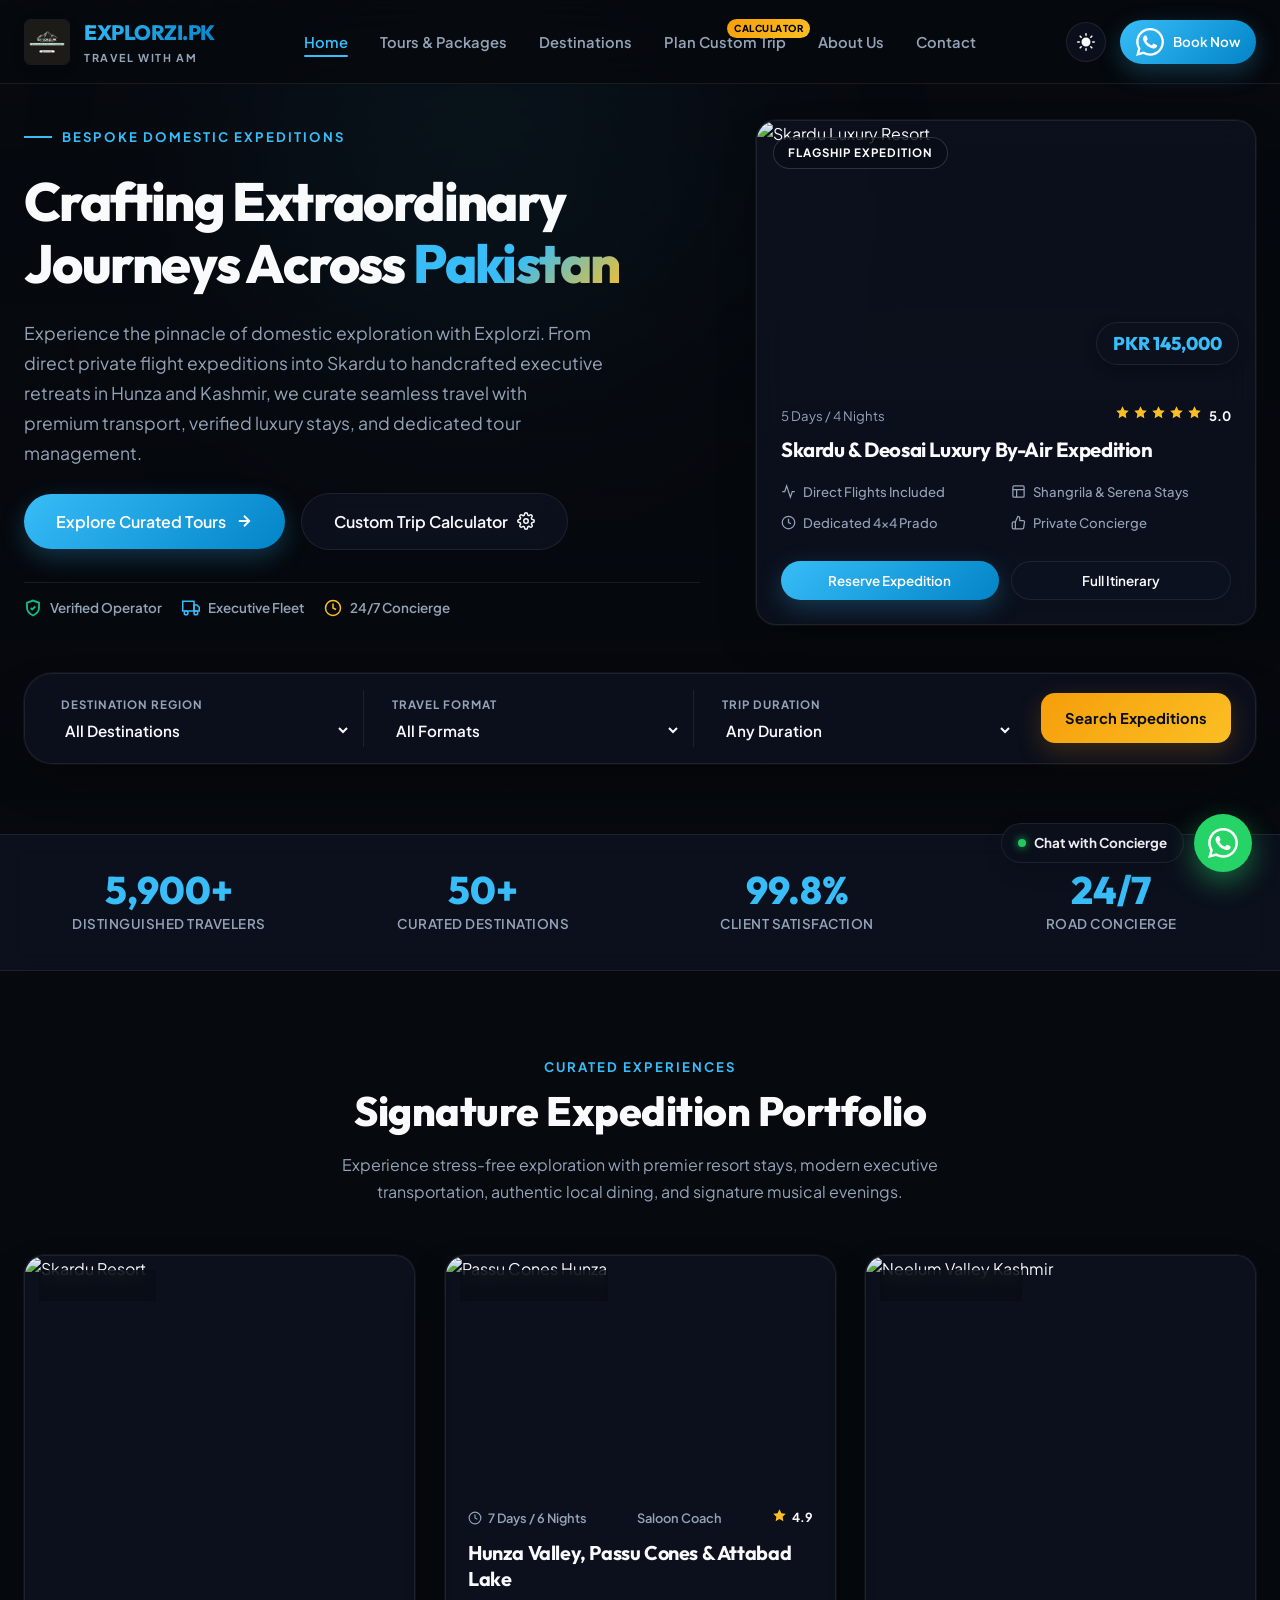
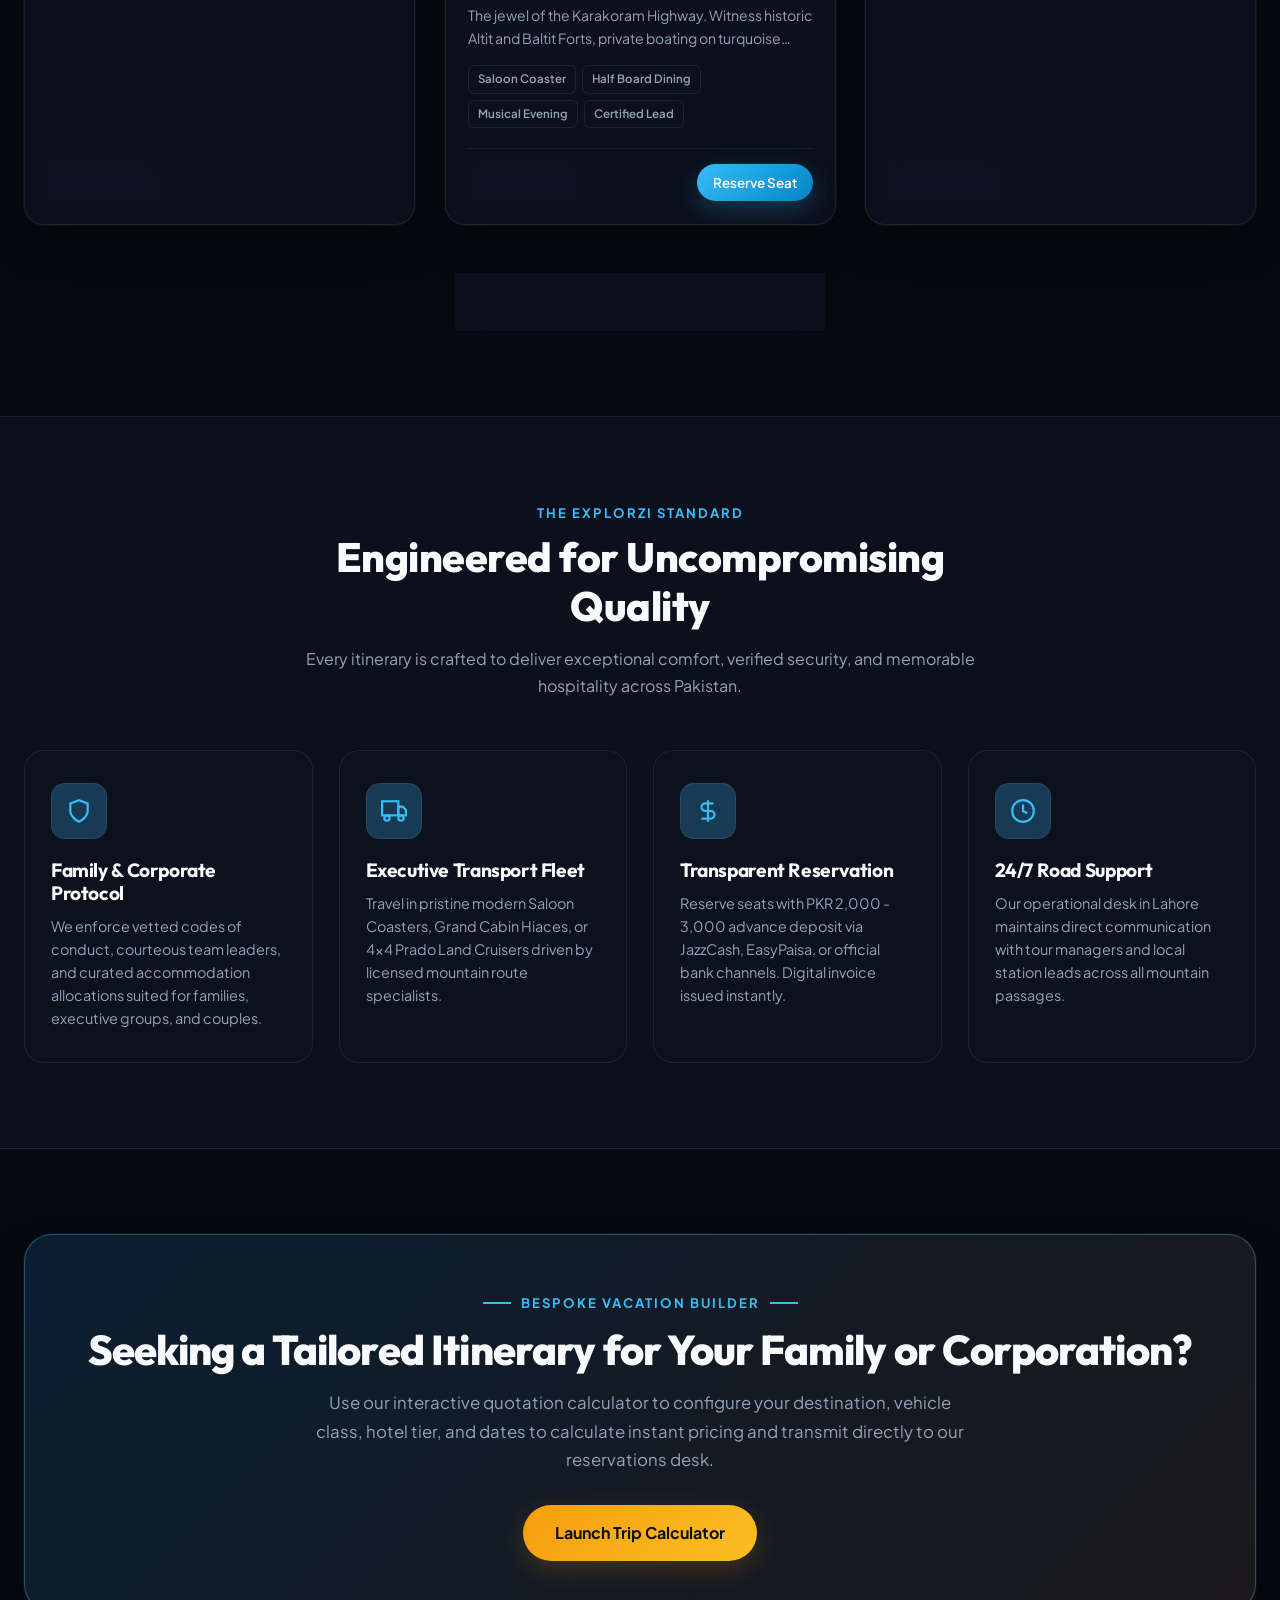
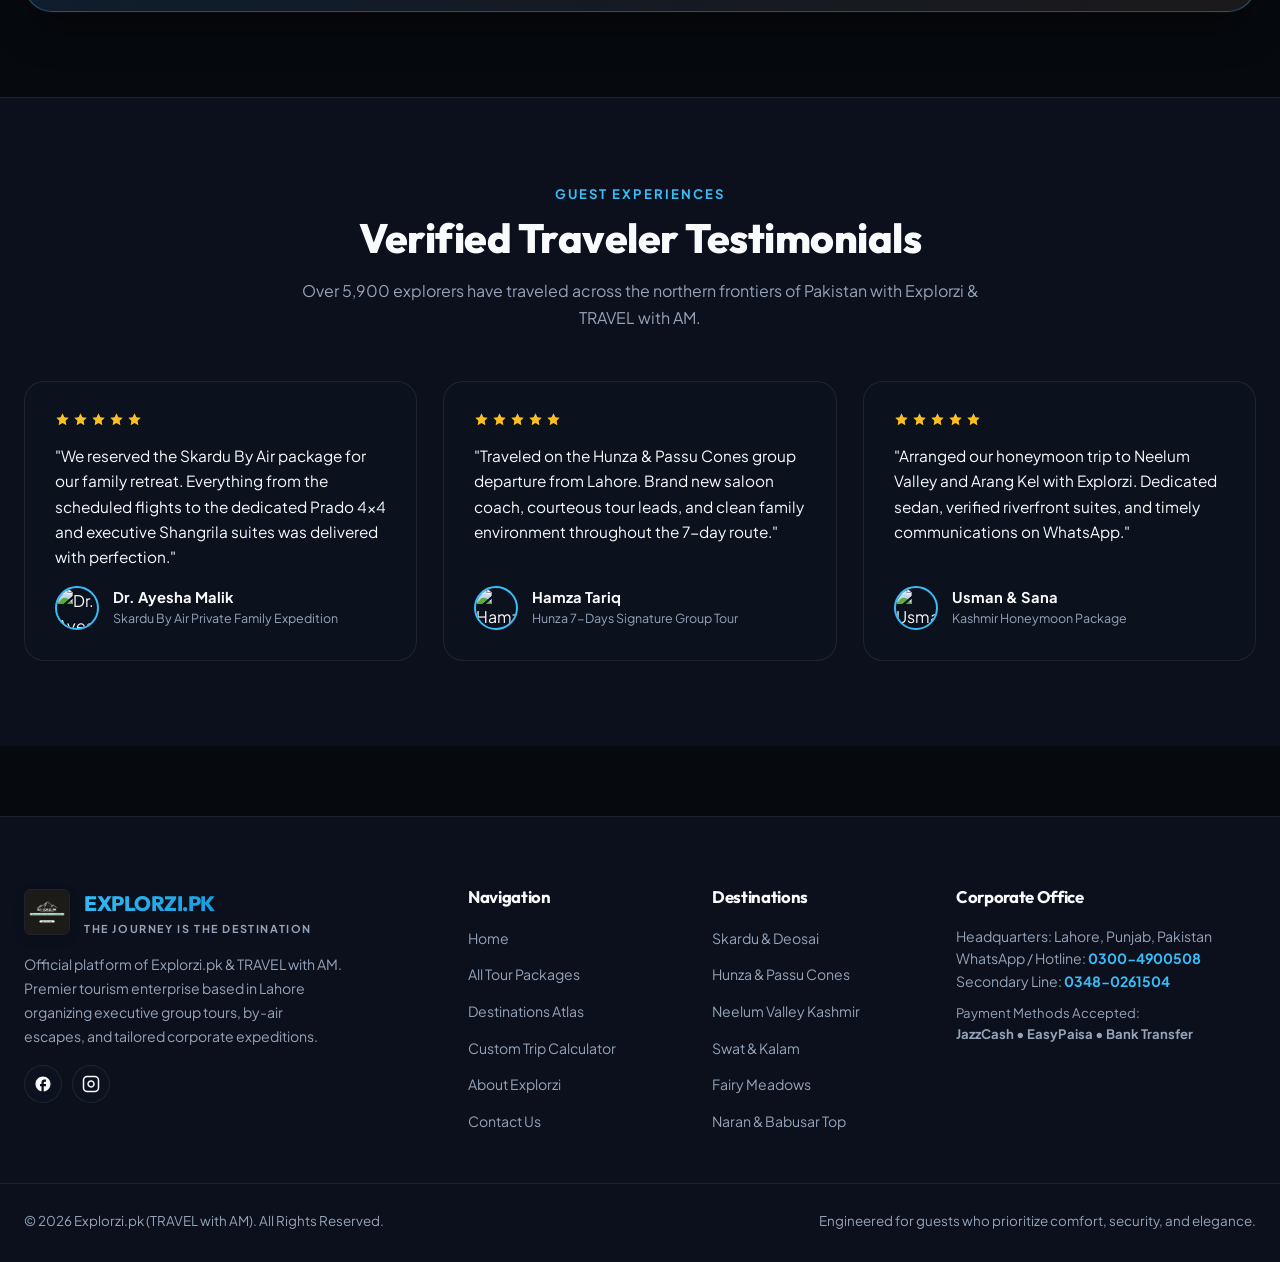
==== index.html @ ce05c4a3 "feat: complete Explorzi.pk executive website with 3D parallax, theme switch, interactive planner, an" ====
<!DOCTYPE html>
<html lang="en" data-theme="dark">
<head>
  <meta charset="UTF-8">
  <meta name="viewport" content="width=device-width, initial-scale=1.0">
  <title>Explorzi.pk | TRAVEL with AM - Executive Tour Operator in Pakistan</title>
  <meta name="description" content="Official website of Explorzi.pk (TRAVEL with AM). Premier domestic tour operator in Pakistan. By Air Escapes to Skardu, Hunza, Kashmir, Swat, Honeymoon & Custom Family Packages.">
  <link rel="icon" type="image/x-icon" href="favicon.ico">
  <link rel="icon" type="image/png" sizes="32x32" href="assets/images/favicon-32x32.png">
  <link rel="icon" type="image/png" sizes="192x192" href="assets/images/favicon-192x192.png">
  <link rel="apple-touch-icon" sizes="180x180" href="assets/images/apple-touch-icon.png">
  <link rel="shortcut icon" href="assets/images/logo.png" type="image/png">
  <link rel="stylesheet" href="assets/css/style.css">
</head>
<body>

  <!-- Navigation Bar -->
  <nav class="navbar">
    <div class="container nav-container">
      <a href="index.html" class="nav-brand">
        <img src="assets/images/logo.png" alt="Explorzi.pk Official Logo" class="brand-logo">
        <div class="brand-text">
          <span class="brand-title">EXPLORZI.PK</span>
          <span class="brand-subtitle">TRAVEL WITH AM</span>
        </div>
      </a>

      <ul class="nav-links">
        <li><a href="index.html" class="nav-link active">Home</a></li>
        <li><a href="tours.html" class="nav-link">Tours & Packages</a></li>
        <li><a href="destinations.html" class="nav-link">Destinations</a></li>
        <li class="nav-badge-link">
          <a href="custom-trip.html" class="nav-link">Plan Custom Trip</a>
          <span class="nav-badge">Calculator</span>
        </li>
        <li><a href="about.html" class="nav-link">About Us</a></li>
        <li><a href="contact.html" class="nav-link">Contact</a></li>
      </ul>

      <div class="nav-actions">
        <button class="theme-toggle-btn" aria-label="Toggle Theme"></button>
        <a href="https://wa.me/923004900508?text=Assalam-o-Alaikum%20Explorzi.pk!%20I%20would%20like%20to%20inquire%20about%20your%20upcoming%20luxury%20tours." target="_blank" class="btn btn-primary btn-sm">
          <svg viewBox="0 0 24 24" width="28" height="28" fill="currentColor"><path d="M17.472 14.382c-.297-.149-1.758-.867-2.03-.967-.273-.099-.471-.148-.67.15-.197.297-.767.966-.94 1.164-.173.199-.347.223-.644.075-.297-.15-1.255-.463-2.39-1.475-.883-.788-1.48-1.761-1.653-2.059-.173-.297-.018-.458.13-.606.134-.133.298-.347.446-.52.149-.174.198-.298.298-.497.099-.198.05-.371-.025-.52-.075-.149-.669-1.612-.916-2.207-.242-.579-.487-.5-.669-.51-.173-.008-.371-.01-.57-.01-.198 0-.52.074-.792.372-.272.297-1.04 1.016-1.04 2.479 0 1.462 1.065 2.875 1.213 3.074.149.198 2.096 3.2 5.077 4.487.709.306 1.262.489 1.694.625.712.227 1.36.195 1.871.118.571-.085 1.758-.719 2.006-1.413.248-.694.248-1.289.173-1.413-.074-.124-.272-.198-.57-.347m-5.421 7.403h-.004a9.87 9.87 0 01-5.031-1.378l-.361-.214-3.741.982.998-3.648-.235-.374a9.86 9.86 0 01-1.51-5.26c.001-5.45 4.436-9.884 9.888-9.884 2.64 0 5.122 1.03 6.988 2.898a9.825 9.825 0 012.893 6.994c-.003 5.45-4.437 9.884-9.885 9.884m8.413-18.297A11.815 11.815 0 0012.05 0C5.495 0 .16 5.335.157 11.892c0 2.096.547 4.142 1.588 5.945L.057 24l6.305-1.654a11.882 11.882 0 005.683 1.448h.005c6.554 0 11.89-5.335 11.893-11.893a11.82 11.82 0 00-3.48-8.413z"/></svg>
          Book Now
        </a>
        <button class="mobile-nav-toggle" aria-label="Open Mobile Menu">
          <svg viewBox="0 0 24 24" fill="none" stroke="currentColor" stroke-width="2"><line x1="3" y1="12" x2="21" y2="12"></line><line x1="3" y1="6" x2="21" y2="6"></line><line x1="3" y1="18" x2="21" y2="18"></line></svg>
        </button>
      </div>
    </div>
  </nav>

  <!-- Mobile Menu Drawer -->
  <div class="mobile-menu-overlay"></div>
  <aside class="mobile-menu">
    <div class="mobile-menu-header">
      <div class="nav-brand">
        <img src="assets/images/logo.png" alt="Explorzi Logo" style="height: 38px;">
        <span class="brand-title">EXPLORZI</span>
      </div>
      <button class="mobile-menu-close" aria-label="Close Menu" style="background:none;border:none;color:var(--text-main);cursor:pointer;">
        <svg width="22" height="22" viewBox="0 0 24 24" fill="none" stroke="currentColor" stroke-width="2"><line x1="18" y1="6" x2="6" y2="18"></line><line x1="6" y1="6" x2="18" y2="18"></line></svg>
      </button>
    </div>
    <ul class="mobile-menu-links">
      <li><a href="index.html" class="mobile-menu-link active">Home</a></li>
      <li><a href="tours.html" class="mobile-menu-link">Tours & Packages</a></li>
      <li><a href="destinations.html" class="mobile-menu-link">Destinations</a></li>
      <li><a href="custom-trip.html" class="mobile-menu-link">Plan Custom Trip</a></li>
      <li><a href="about.html" class="mobile-menu-link">About Us</a></li>
      <li><a href="contact.html" class="mobile-menu-link">Contact</a></li>
    </ul>
    <div>
      <a href="https://wa.me/923004900508" target="_blank" class="btn btn-primary" style="width: 100%;">
        WhatsApp: 0300-4900508
      </a>
    </div>
  </aside>

  <!-- REDESIGNED SPLIT LUXURY HERO SECTION -->
  <header class="hero-split">
    <div class="hero-bg-wrapper">
      <img src="https://images.unsplash.com/photo-1544735716-392fe2489ffa?auto=format&fit=crop&w=1920&q=80" alt="Karakoram Mountains Background" class="hero-bg-img">
    </div>
    <div class="hero-overlay"></div>

    <div class="container">
      <div class="hero-grid">
        <!-- Hero Left Content -->
        <div class="hero-left">
          <div class="hero-eyebrow">
            <span class="hero-eyebrow-line"></span>
            <span>BESPOKE DOMESTIC EXPEDITIONS</span>
          </div>

          <h1 class="hero-title">
            Crafting Extraordinary Journeys Across <span class="gradient-text">Pakistan</span>
          </h1>

          <p class="hero-lead">
            Experience the pinnacle of domestic exploration with Explorzi. From direct private flight expeditions into Skardu to handcrafted executive retreats in Hunza and Kashmir, we curate seamless travel with premium transport, verified luxury stays, and dedicated tour management.
          </p>

          <div class="hero-actions">
            <a href="tours.html" class="btn btn-primary btn-lg">
              Explore Curated Tours
              <svg width="18" height="18" viewBox="0 0 24 24" fill="none" stroke="currentColor" stroke-width="2.5"><line x1="5" y1="12" x2="19" y2="12"></line><polyline points="12 5 19 12 12 19"></polyline></svg>
            </a>
            <a href="custom-trip.html" class="btn btn-secondary btn-lg">
              Custom Trip Calculator
              <svg width="18" height="18" viewBox="0 0 24 24" fill="none" stroke="currentColor" stroke-width="2"><circle cx="12" cy="12" r="3"></circle><path d="M19.4 15a1.65 1.65 0 0 0 .33 1.82l.06.06a2 2 0 0 1 0 2.83 2 2 0 0 1-2.83 0l-.06-.06a1.65 1.65 0 0 0-1.82-.33 1.65 1.65 0 0 0-1 1.51V21a2 2 0 0 1-2 2 2 2 0 0 1-2-2v-.09A1.65 1.65 0 0 0 9 19.4a1.65 1.65 0 0 0-1.82.33l-.06.06a2 2 0 0 1-2.83 0 2 2 0 0 1 0-2.83l.06-.06a1.65 1.65 0 0 0 .33-1.82 1.65 1.65 0 0 0-1.51-1H3a2 2 0 0 1-2-2 2 2 0 0 1 2-2h.09A1.65 1.65 0 0 0 4.6 9a1.65 1.65 0 0 0-.33-1.82l-.06-.06a2 2 0 0 1 0-2.83 2 2 0 0 1 2.83 0l.06.06a1.65 1.65 0 0 0 1.82.33H9a1.65 1.65 0 0 0 1-1.51V3a2 2 0 0 1 2-2 2 2 0 0 1 2 2v.09a1.65 1.65 0 0 0 1 1.51 1.65 1.65 0 0 0 1.82-.33l.06-.06a2 2 0 0 1 2.83 0 2 2 0 0 1 0 2.83l-.06.06a1.65 1.65 0 0 0-.33 1.82V9a1.65 1.65 0 0 0 1.51 1H21a2 2 0 0 1 2 2 2 2 0 0 1-2 2h-.09a1.65 1.65 0 0 0-1.51 1z"></path></svg>
            </a>
          </div>

          <div class="hero-trust-bar">
            <div class="trust-item">
              <svg width="18" height="18" viewBox="0 0 24 24" fill="none" stroke="currentColor" stroke-width="2.5" color="var(--accent-emerald)"><path d="M12 22s8-4 8-10V5l-8-3-8 3v7c0 6 8 10 8 10z"></path><polyline points="9 12 11 14 15 10"></polyline></svg>
              <span>Verified Operator</span>
            </div>
            <div class="trust-item">
              <svg width="18" height="18" viewBox="0 0 24 24" fill="none" stroke="currentColor" stroke-width="2" color="var(--primary)"><rect x="1" y="3" width="15" height="13"></rect><polygon points="16 8 20 8 23 11 23 16 16 16 16 8"></polygon><circle cx="5.5" cy="18.5" r="2.5"></circle><circle cx="18.5" cy="18.5" r="2.5"></circle></svg>
              <span>Executive Fleet</span>
            </div>
            <div class="trust-item">
              <svg width="18" height="18" viewBox="0 0 24 24" fill="none" stroke="currentColor" stroke-width="2" color="var(--accent-gold)"><circle cx="12" cy="12" r="10"></circle><polyline points="12 6 12 12 16 14"></polyline></svg>
              <span>24/7 Concierge</span>
            </div>
          </div>
        </div>

        <!-- Hero Right 3D Featured Showcase Card -->
        <div class="hero-showcase-wrapper">
          <div class="hero-showcase-card card-3d">
            <div class="showcase-media">
              <img src="https://images.unsplash.com/photo-1586348943529-beaae6c28db9?auto=format&fit=crop&w=900&q=80" alt="Skardu Luxury Resort" class="showcase-img">
              <span class="showcase-badge-top">Flagship Expedition</span>
              <span class="showcase-price-tag">PKR 145,000</span>
            </div>
            <div class="showcase-body">
              <div style="display: flex; align-items: center; justify-content: space-between; font-size: 0.82rem; color: var(--text-muted);">
                <span>5 Days / 4 Nights</span>
                <div class="star-rating">
                  <svg class="star-icon" viewBox="0 0 24 24"><polygon points="12 2 15.09 8.26 22 9.27 17 14.14 18.18 21.02 12 17.77 5.82 21.02 7 14.14 2 9.27 8.91 8.26 12 2"/></svg>
                  <svg class="star-icon" viewBox="0 0 24 24"><polygon points="12 2 15.09 8.26 22 9.27 17 14.14 18.18 21.02 12 17.77 5.82 21.02 7 14.14 2 9.27 8.91 8.26 12 2"/></svg>
                  <svg class="star-icon" viewBox="0 0 24 24"><polygon points="12 2 15.09 8.26 22 9.27 17 14.14 18.18 21.02 12 17.77 5.82 21.02 7 14.14 2 9.27 8.91 8.26 12 2"/></svg>
                  <svg class="star-icon" viewBox="0 0 24 24"><polygon points="12 2 15.09 8.26 22 9.27 17 14.14 18.18 21.02 12 17.77 5.82 21.02 7 14.14 2 9.27 8.91 8.26 12 2"/></svg>
                  <svg class="star-icon" viewBox="0 0 24 24"><polygon points="12 2 15.09 8.26 22 9.27 17 14.14 18.18 21.02 12 17.77 5.82 21.02 7 14.14 2 9.27 8.91 8.26 12 2"/></svg>
                  <span style="font-weight: 700; color: var(--text-main); margin-left: 4px;">5.0</span>
                </div>
              </div>

              <h3 class="showcase-title">Skardu & Deosai Luxury By-Air Expedition</h3>

              <div class="showcase-perks">
                <div class="showcase-perk">
                  <svg width="15" height="15" viewBox="0 0 24 24" fill="none" stroke="currentColor" stroke-width="2"><path d="M22 12h-4l-3 9L9 3l-3 9H2"/></svg>
                  <span>Direct Flights Included</span>
                </div>
                <div class="showcase-perk">
                  <svg width="15" height="15" viewBox="0 0 24 24" fill="none" stroke="currentColor" stroke-width="2"><rect x="3" y="3" width="18" height="18" rx="2" ry="2"></rect><line x1="3" y1="9" x2="21" y2="9"></line><line x1="9" y1="21" x2="9" y2="9"></line></svg>
                  <span>Shangrila & Serena Stays</span>
                </div>
                <div class="showcase-perk">
                  <svg width="15" height="15" viewBox="0 0 24 24" fill="none" stroke="currentColor" stroke-width="2"><circle cx="12" cy="12" r="10"></circle><polyline points="12 6 12 12 16 14"></polyline></svg>
                  <span>Dedicated 4x4 Prado</span>
                </div>
                <div class="showcase-perk">
                  <svg width="15" height="15" viewBox="0 0 24 24" fill="none" stroke="currentColor" stroke-width="2"><path d="M14 9V5a3 3 0 0 0-3-3l-4 9v11h11.28a2 2 0 0 0 2-1.7l1.38-9a2 2 0 0 0-2-2.3zM7 22H4a2 2 0 0 1-2-2v-7a2 2 0 0 1 2-2h3"></path></svg>
                  <span>Private Concierge</span>
                </div>
              </div>

              <div style="display: flex; gap: 12px; margin-top: 4px;">
                <a href="#" class="btn btn-primary btn-sm open-tour-modal-btn" data-tour-title="Skardu & Deosai Luxury By-Air Expedition" data-tour-price="PKR 145,000" data-tour-days="5 Days" style="flex: 1;">
                  Reserve Expedition
                </a>
                <a href="tours.html" class="btn btn-secondary btn-sm" style="flex: 1;">
                  Full Itinerary
                </a>
              </div>
            </div>
          </div>
        </div>
      </div>

      <!-- Integrated Horizontal Trip Finder Console -->
      <form class="hero-search-console" action="tours.html" method="GET">
        <div class="search-field">
          <label>Destination Region</label>
          <select name="region">
            <option value="all">All Destinations</option>
            <option value="skardu">Skardu & Deosai</option>
            <option value="hunza">Hunza & Passu Cones</option>
            <option value="kashmir">Neelum Valley Kashmir</option>
            <option value="swat">Swat & Malam Jabba</option>
            <option value="fairy-meadows">Fairy Meadows</option>
          </select>
        </div>

        <div class="search-field">
          <label>Travel Format</label>
          <select name="type">
            <option value="all">All Formats</option>
            <option value="by-air">By Air Escapes</option>
            <option value="group">Public Group Tours</option>
            <option value="honeymoon">Honeymoon Specials</option>
            <option value="family">Private Family Retreats</option>
          </select>
        </div>

        <div class="search-field">
          <label>Trip Duration</label>
          <select name="duration">
            <option value="all">Any Duration</option>
            <option value="3">3 Days (Weekend Break)</option>
            <option value="5">5 Days (Standard)</option>
            <option value="7">7+ Days (Grand Expedition)</option>
          </select>
        </div>

        <button type="submit" class="btn btn-gold" style="height: 50px; border-radius: var(--radius-md);">
          Search Expeditions
        </button>
      </form>
    </div>
  </header>

  <!-- Stats Strip -->
  <section class="stats-strip">
    <div class="container stats-grid">
      <div class="stat-item">
        <span class="stat-number">5,900+</span>
        <span class="stat-label">Distinguished Travelers</span>
      </div>
      <div class="stat-item">
        <span class="stat-number">50+</span>
        <span class="stat-label">Curated Destinations</span>
      </div>
      <div class="stat-item">
        <span class="stat-number">99.8%</span>
        <span class="stat-label">Client Satisfaction</span>
      </div>
      <div class="stat-item">
        <span class="stat-number">24/7</span>
        <span class="stat-label">Road Concierge</span>
      </div>
    </div>
  </section>

  <!-- Featured 3D Parallax Signature Tours -->
  <section class="section">
    <div class="container">
      <div class="section-header">
        <span class="section-subtitle">CURATED EXPERIENCES</span>
        <h2 class="section-title">Signature Expedition Portfolio</h2>
        <p class="section-description">
          Experience stress-free exploration with premier resort stays, modern executive transportation, authentic local dining, and signature musical evenings.
        </p>
      </div>

      <div class="tours-grid">
        <!-- Tour Card 1: Skardu By Air -->
        <div class="card-3d-wrapper">
          <div class="card-3d">
            <div class="tour-card-image-wrap">
              <img src="https://images.unsplash.com/photo-1586348943529-beaae6c28db9?auto=format&fit=crop&w=800&q=80" alt="Skardu Resort" class="tour-card-img">
              <span class="tour-category-tag">By Air Escape</span>
              <span class="tour-price-badge">PKR 145,000</span>
            </div>
            <div class="tour-card-body">
              <div class="tour-meta-row">
                <span class="tour-meta-item">
                  <svg width="14" height="14" viewBox="0 0 24 24" fill="none" stroke="currentColor" stroke-width="2"><circle cx="12" cy="12" r="10"></circle><polyline points="12 6 12 12 16 14"></polyline></svg>
                  5 Days / 4 Nights
                </span>
                <span class="tour-meta-item">Direct Flights</span>
                <div class="star-rating">
                  <svg class="star-icon" viewBox="0 0 24 24"><polygon points="12 2 15.09 8.26 22 9.27 17 14.14 18.18 21.02 12 17.77 5.82 21.02 7 14.14 2 9.27 8.91 8.26 12 2"/></svg>
                  <span style="font-size: 0.78rem; font-weight: 700; color: var(--text-main); margin-left: 2px;">5.0</span>
                </div>
              </div>
              <h3 class="tour-card-title">Skardu & Deosai Luxury By-Air Expedition</h3>
              <p class="tour-card-desc">
                Bypass long mountain road travel with direct flights. Explore Shangrila Lake, Upper Kachura, Katpana Cold Desert, and the wilderness of Deosai Plains.
              </p>
              <div class="tour-highlights-list">
                <span class="highlight-chip">Flights Included</span>
                <span class="highlight-chip">Prado 4x4 Jeep</span>
                <span class="highlight-chip">Executive Stays</span>
                <span class="highlight-chip">Bonfire & BBQ</span>
              </div>
              <div class="tour-card-footer">
                <a href="#" class="btn btn-secondary btn-sm open-tour-modal-btn" data-tour-title="Skardu & Deosai By-Air Expedition" data-tour-price="PKR 145,000" data-tour-days="5 Days">View Details</a>
                <a href="#" class="btn btn-primary btn-sm open-tour-modal-btn" data-tour-title="Skardu & Deosai By-Air Expedition" data-tour-price="PKR 145,000" data-tour-days="5 Days">Reserve Seat</a>
              </div>
            </div>
          </div>
        </div>

        <!-- Tour Card 2: Hunza & Attabad Lake -->
        <div class="card-3d-wrapper">
          <div class="card-3d">
            <div class="tour-card-image-wrap">
              <img src="https://images.unsplash.com/photo-1596401057633-54a8fe8ef647?auto=format&fit=crop&w=800&q=80" alt="Passu Cones Hunza" class="tour-card-img">
              <span class="tour-category-tag">Group Adventure</span>
              <span class="tour-price-badge">PKR 36,500</span>
            </div>
            <div class="tour-card-body">
              <div class="tour-meta-row">
                <span class="tour-meta-item">
                  <svg width="14" height="14" viewBox="0 0 24 24" fill="none" stroke="currentColor" stroke-width="2"><circle cx="12" cy="12" r="10"></circle><polyline points="12 6 12 12 16 14"></polyline></svg>
                  7 Days / 6 Nights
                </span>
                <span class="tour-meta-item">Saloon Coach</span>
                <div class="star-rating">
                  <svg class="star-icon" viewBox="0 0 24 24"><polygon points="12 2 15.09 8.26 22 9.27 17 14.14 18.18 21.02 12 17.77 5.82 21.02 7 14.14 2 9.27 8.91 8.26 12 2"/></svg>
                  <span style="font-size: 0.78rem; font-weight: 700; color: var(--text-main); margin-left: 2px;">4.9</span>
                </div>
              </div>
              <h3 class="tour-card-title">Hunza Valley, Passu Cones & Attabad Lake</h3>
              <p class="tour-card-desc">
                The jewel of the Karakoram Highway. Witness historic Altit and Baltit Forts, private boating on turquoise Attabad Lake, and reach Khunjerab Pass.
              </p>
              <div class="tour-highlights-list">
                <span class="highlight-chip">Saloon Coaster</span>
                <span class="highlight-chip">Half Board Dining</span>
                <span class="highlight-chip">Musical Evening</span>
                <span class="highlight-chip">Certified Lead</span>
              </div>
              <div class="tour-card-footer">
                <a href="#" class="btn btn-secondary btn-sm open-tour-modal-btn" data-tour-title="Hunza Valley & Passu Cones Signature Tour" data-tour-price="PKR 36,500" data-tour-days="7 Days">View Details</a>
                <a href="#" class="btn btn-primary btn-sm open-tour-modal-btn" data-tour-title="Hunza Valley & Passu Cones Signature Tour" data-tour-price="PKR 36,500" data-tour-days="7 Days">Reserve Seat</a>
              </div>
            </div>
          </div>
        </div>

        <!-- Tour Card 3: Neelum Valley Kashmir -->
        <div class="card-3d-wrapper">
          <div class="card-3d">
            <div class="tour-card-image-wrap">
              <img src="https://images.unsplash.com/photo-1506744038136-46273834b3fb?auto=format&fit=crop&w=800&q=80" alt="Neelum Valley Kashmir" class="tour-card-img">
              <span class="tour-category-tag">Weekend Special</span>
              <span class="tour-price-badge">PKR 19,500</span>
            </div>
            <div class="tour-card-body">
              <div class="tour-meta-row">
                <span class="tour-meta-item">
                  <svg width="14" height="14" viewBox="0 0 24 24" fill="none" stroke="currentColor" stroke-width="2"><circle cx="12" cy="12" r="10"></circle><polyline points="12 6 12 12 16 14"></polyline></svg>
                  3 Days / 2 Nights
                </span>
                <span class="tour-meta-item">Grand Cabin</span>
                <div class="star-rating">
                  <svg class="star-icon" viewBox="0 0 24 24"><polygon points="12 2 15.09 8.26 22 9.27 17 14.14 18.18 21.02 12 17.77 5.82 21.02 7 14.14 2 9.27 8.91 8.26 12 2"/></svg>
                  <span style="font-size: 0.78rem; font-weight: 700; color: var(--text-main); margin-left: 2px;">4.9</span>
                </div>
              </div>
              <h3 class="tour-card-title">Kashmir Retreat: Neelum Valley & Arang Kel</h3>
              <p class="tour-card-desc">
                Immerse in alpine cedar meadows, Dhani Waterfall, Kutton, Keran riverbank, Sharda Temple ruins, and the cable car ascent to Arang Kel village.
              </p>
              <div class="tour-highlights-list">
                <span class="highlight-chip">Riverfront Hotels</span>
                <span class="highlight-chip">Grand Cabin Hiace</span>
                <span class="highlight-chip">BBQ Night</span>
                <span class="highlight-chip">Cable Car Ticket</span>
              </div>
              <div class="tour-card-footer">
                <a href="#" class="btn btn-secondary btn-sm open-tour-modal-btn" data-tour-title="Neelum Valley & Arang Kel Kashmir Escape" data-tour-price="PKR 19,500" data-tour-days="3 Days">View Details</a>
                <a href="#" class="btn btn-primary btn-sm open-tour-modal-btn" data-tour-title="Neelum Valley & Arang Kel Kashmir Escape" data-tour-price="PKR 19,500" data-tour-days="3 Days">Reserve Seat</a>
              </div>
            </div>
          </div>
        </div>
      </div>

      <div style="text-align: center; margin-top: 48px;">
        <a href="tours.html" class="btn btn-secondary btn-lg">
          View Complete Expedition Portfolio
          <svg width="18" height="18" viewBox="0 0 24 24" fill="none" stroke="currentColor" stroke-width="2"><line x1="5" y1="12" x2="19" y2="12"></line><polyline points="12 5 19 12 12 19"></polyline></svg>
        </a>
      </div>
    </div>
  </section>

  <!-- Why Choose Explorzi / Value Props -->
  <section class="section" style="background: var(--bg-surface); border-top: 1px solid var(--border-color); border-bottom: 1px solid var(--border-color);">
    <div class="container">
      <div class="section-header">
        <span class="section-subtitle">THE EXPLORZI STANDARD</span>
        <h2 class="section-title">Engineered for Uncompromising Quality</h2>
        <p class="section-description">
          Every itinerary is crafted to deliver exceptional comfort, verified security, and memorable hospitality across Pakistan.
        </p>
      </div>

      <div class="features-grid">
        <div class="feature-card">
          <div class="feature-icon-wrap">
            <svg viewBox="0 0 24 24" fill="none" stroke="currentColor" stroke-width="2"><path d="M12 22s8-4 8-10V5l-8-3-8 3v7c0 6 8 10 8 10z"></path></svg>
          </div>
          <h3 class="feature-title">Family & Corporate Protocol</h3>
          <p class="feature-desc">
            We enforce vetted codes of conduct, courteous team leaders, and curated accommodation allocations suited for families, executive groups, and couples.
          </p>
        </div>

        <div class="feature-card">
          <div class="feature-icon-wrap">
            <svg viewBox="0 0 24 24" fill="none" stroke="currentColor" stroke-width="2"><rect x="1" y="3" width="15" height="13"></rect><polygon points="16 8 20 8 23 11 23 16 16 16 16 8"></polygon><circle cx="5.5" cy="18.5" r="2.5"></circle><circle cx="18.5" cy="18.5" r="2.5"></circle></svg>
          </div>
          <h3 class="feature-title">Executive Transport Fleet</h3>
          <p class="feature-desc">
            Travel in pristine modern Saloon Coasters, Grand Cabin Hiaces, or 4x4 Prado Land Cruisers driven by licensed mountain route specialists.
          </p>
        </div>

        <div class="feature-card">
          <div class="feature-icon-wrap">
            <svg viewBox="0 0 24 24" fill="none" stroke="currentColor" stroke-width="2"><path d="M12 2v20M17 5H9.5a3.5 3.5 0 0 0 0 7h5a3.5 3.5 0 0 1 0 7H6"></path></svg>
          </div>
          <h3 class="feature-title">Transparent Reservation</h3>
          <p class="feature-desc">
            Reserve seats with PKR 2,000 - 3,000 advance deposit via JazzCash, EasyPaisa, or official bank channels. Digital invoice issued instantly.
          </p>
        </div>

        <div class="feature-card">
          <div class="feature-icon-wrap">
            <svg viewBox="0 0 24 24" fill="none" stroke="currentColor" stroke-width="2"><circle cx="12" cy="12" r="10"></circle><polyline points="12 6 12 12 16 14"></polyline></svg>
          </div>
          <h3 class="feature-title">24/7 Road Support</h3>
          <p class="feature-desc">
            Our operational desk in Lahore maintains direct communication with tour managers and local station leads across all mountain passages.
          </p>
        </div>
      </div>
    </div>
  </section>

  <!-- Custom Tour Banner CTA -->
  <section class="section">
    <div class="container">
      <div style="background: linear-gradient(135deg, rgba(2,132,199,0.12) 0%, rgba(217,119,6,0.08) 100%), var(--bg-surface-solid); border: 1px solid var(--border-glow); border-radius: var(--radius-xl); padding: 50px 36px; text-align: center; position: relative; overflow: hidden; box-shadow: var(--card-shadow);">
        <span class="hero-eyebrow" style="margin-bottom: 12px; justify-content: center;">
          <span class="hero-eyebrow-line"></span>
          <span>BESPOKE VACATION BUILDER</span>
          <span class="hero-eyebrow-line"></span>
        </span>
        <h2 style="font-size: clamp(1.8rem, 3.5vw, 2.6rem); font-weight: 800; margin-bottom: 14px;">
          Seeking a Tailored Itinerary for Your Family or Corporation?
        </h2>
        <p style="max-width: 650px; margin: 0 auto 30px; font-size: 1.05rem; color: var(--text-muted); line-height: 1.7;">
          Use our interactive quotation calculator to configure your destination, vehicle class, hotel tier, and dates to calculate instant pricing and transmit directly to our reservations desk.
        </p>
        <a href="custom-trip.html" class="btn btn-gold btn-lg">Launch Trip Calculator</a>
      </div>
    </div>
  </section>

  <!-- Traveler Testimonials -->
  <section class="section" style="background: var(--bg-surface); border-top: 1px solid var(--border-color);">
    <div class="container">
      <div class="section-header">
        <span class="section-subtitle">GUEST EXPERIENCES</span>
        <h2 class="section-title">Verified Traveler Testimonials</h2>
        <p class="section-description">
          Over 5,900 explorers have traveled across the northern frontiers of Pakistan with Explorzi & TRAVEL with AM.
        </p>
      </div>

      <div class="testimonials-grid">
        <div class="testimonial-card">
          <div class="star-rating">
            <svg class="star-icon" viewBox="0 0 24 24"><polygon points="12 2 15.09 8.26 22 9.27 17 14.14 18.18 21.02 12 17.77 5.82 21.02 7 14.14 2 9.27 8.91 8.26 12 2"/></svg>
            <svg class="star-icon" viewBox="0 0 24 24"><polygon points="12 2 15.09 8.26 22 9.27 17 14.14 18.18 21.02 12 17.77 5.82 21.02 7 14.14 2 9.27 8.91 8.26 12 2"/></svg>
            <svg class="star-icon" viewBox="0 0 24 24"><polygon points="12 2 15.09 8.26 22 9.27 17 14.14 18.18 21.02 12 17.77 5.82 21.02 7 14.14 2 9.27 8.91 8.26 12 2"/></svg>
            <svg class="star-icon" viewBox="0 0 24 24"><polygon points="12 2 15.09 8.26 22 9.27 17 14.14 18.18 21.02 12 17.77 5.82 21.02 7 14.14 2 9.27 8.91 8.26 12 2"/></svg>
            <svg class="star-icon" viewBox="0 0 24 24"><polygon points="12 2 15.09 8.26 22 9.27 17 14.14 18.18 21.02 12 17.77 5.82 21.02 7 14.14 2 9.27 8.91 8.26 12 2"/></svg>
          </div>
          <p class="testimonial-text">
            "We reserved the Skardu By Air package for our family retreat. Everything from the scheduled flights to the dedicated Prado 4x4 and executive Shangrila suites was delivered with perfection."
          </p>
          <div class="testimonial-user">
            <img src="https://images.unsplash.com/photo-1534528741775-53994a69daeb?auto=format&fit=crop&w=120&q=80" alt="Dr. Ayesha Malik" class="testimonial-avatar">
            <div>
              <div class="user-name">Dr. Ayesha Malik</div>
              <div class="user-trip">Skardu By Air Private Family Expedition</div>
            </div>
          </div>
        </div>

        <div class="testimonial-card">
          <div class="star-rating">
            <svg class="star-icon" viewBox="0 0 24 24"><polygon points="12 2 15.09 8.26 22 9.27 17 14.14 18.18 21.02 12 17.77 5.82 21.02 7 14.14 2 9.27 8.91 8.26 12 2"/></svg>
            <svg class="star-icon" viewBox="0 0 24 24"><polygon points="12 2 15.09 8.26 22 9.27 17 14.14 18.18 21.02 12 17.77 5.82 21.02 7 14.14 2 9.27 8.91 8.26 12 2"/></svg>
            <svg class="star-icon" viewBox="0 0 24 24"><polygon points="12 2 15.09 8.26 22 9.27 17 14.14 18.18 21.02 12 17.77 5.82 21.02 7 14.14 2 9.27 8.91 8.26 12 2"/></svg>
            <svg class="star-icon" viewBox="0 0 24 24"><polygon points="12 2 15.09 8.26 22 9.27 17 14.14 18.18 21.02 12 17.77 5.82 21.02 7 14.14 2 9.27 8.91 8.26 12 2"/></svg>
            <svg class="star-icon" viewBox="0 0 24 24"><polygon points="12 2 15.09 8.26 22 9.27 17 14.14 18.18 21.02 12 17.77 5.82 21.02 7 14.14 2 9.27 8.91 8.26 12 2"/></svg>
          </div>
          <p class="testimonial-text">
            "Traveled on the Hunza & Passu Cones group departure from Lahore. Brand new saloon coach, courteous tour leads, and clean family environment throughout the 7-day route."
          </p>
          <div class="testimonial-user">
            <img src="https://images.unsplash.com/photo-1507003211169-0a1dd7228f2d?auto=format&fit=crop&w=120&q=80" alt="Hamza Tariq" class="testimonial-avatar">
            <div>
              <div class="user-name">Hamza Tariq</div>
              <div class="user-trip">Hunza 7-Days Signature Group Tour</div>
            </div>
          </div>
        </div>

        <div class="testimonial-card">
          <div class="star-rating">
            <svg class="star-icon" viewBox="0 0 24 24"><polygon points="12 2 15.09 8.26 22 9.27 17 14.14 18.18 21.02 12 17.77 5.82 21.02 7 14.14 2 9.27 8.91 8.26 12 2"/></svg>
            <svg class="star-icon" viewBox="0 0 24 24"><polygon points="12 2 15.09 8.26 22 9.27 17 14.14 18.18 21.02 12 17.77 5.82 21.02 7 14.14 2 9.27 8.91 8.26 12 2"/></svg>
            <svg class="star-icon" viewBox="0 0 24 24"><polygon points="12 2 15.09 8.26 22 9.27 17 14.14 18.18 21.02 12 17.77 5.82 21.02 7 14.14 2 9.27 8.91 8.26 12 2"/></svg>
            <svg class="star-icon" viewBox="0 0 24 24"><polygon points="12 2 15.09 8.26 22 9.27 17 14.14 18.18 21.02 12 17.77 5.82 21.02 7 14.14 2 9.27 8.91 8.26 12 2"/></svg>
            <svg class="star-icon" viewBox="0 0 24 24"><polygon points="12 2 15.09 8.26 22 9.27 17 14.14 18.18 21.02 12 17.77 5.82 21.02 7 14.14 2 9.27 8.91 8.26 12 2"/></svg>
          </div>
          <p class="testimonial-text">
            "Arranged our honeymoon trip to Neelum Valley and Arang Kel with Explorzi. Dedicated sedan, verified riverfront suites, and timely communications on WhatsApp."
          </p>
          <div class="testimonial-user">
            <img src="https://images.unsplash.com/photo-1492562080023-ab3db95bfbce?auto=format&fit=crop&w=120&q=80" alt="Usman & Sana" class="testimonial-avatar">
            <div>
              <div class="user-name">Usman & Sana</div>
              <div class="user-trip">Kashmir Honeymoon Package</div>
            </div>
          </div>
        </div>
      </div>
    </div>
  </section>

  <!-- Booking Modal -->
  <div id="booking-modal" class="modal-overlay">
    <div class="modal-content">
      <button class="modal-close-btn" aria-label="Close Modal">&times;</button>
      <div style="margin-bottom: 20px;">
        <span class="tour-category-tag" style="position: static; display: inline-block; margin-bottom: 8px;">RESERVATION REQUEST</span>
        <h3 id="modal-tour-title" style="font-size: 1.4rem; margin-bottom: 4px;">Expedition Reservation</h3>
        <div style="display: flex; gap: 14px; font-weight: 700; color: var(--accent-gold); font-size: 0.95rem;">
          <span id="modal-tour-price">PKR 0</span>
          <span>/</span>
          <span id="modal-tour-days">5 Days</span>
        </div>
      </div>

      <form id="modal-booking-form">
        <input type="hidden" id="modal-input-tour" value="">
        <div class="calc-group" style="margin-bottom: 12px;">
          <label>Full Name</label>
          <input type="text" id="modal-input-name" class="calc-control" placeholder="e.g. Muhammad Ali" required>
        </div>
        <div class="calc-group" style="margin-bottom: 12px;">
          <label>WhatsApp / Mobile Number</label>
          <input type="tel" id="modal-input-phone" class="calc-control" placeholder="0300 1234567" required>
        </div>
        <div style="display: grid; grid-template-columns: 1fr 1fr; gap: 12px; margin-bottom: 18px;">
          <div class="calc-group">
            <label>Number of Seats</label>
            <input type="number" id="modal-input-seats" class="calc-control" value="1" min="1" max="50" required>
          </div>
          <div class="calc-group">
            <label>Departure City</label>
            <select id="modal-input-city" class="calc-control">
              <option value="Lahore">Lahore (Thokar / Kalma Chowk)</option>
              <option value="Islamabad">Islamabad / Rawalpindi</option>
              <option value="Karachi">Karachi (Transit via ISB)</option>
              <option value="Faisalabad">Faisalabad</option>
            </select>
          </div>
        </div>
        <button type="submit" class="btn btn-primary" style="width: 100%; padding: 14px;">
          Confirm & Send Reservation to WhatsApp
        </button>
        <p style="font-size: 0.78rem; color: var(--text-muted); text-align: center; margin-top: 10px;">
          Advance seat reservation deposit is PKR 2,000 - 3,000 per person. Remaining balance is cleared upon departure.
        </p>
      </form>
    </div>
  </div>

  <!-- OFFICIAL WHATSAPP FLOATING WIDGET -->
  <a href="https://wa.me/923004900508?text=Assalam-o-Alaikum%20Explorzi.pk!%20I%20would%20like%20to%20inquire%20about%20your%20tours." target="_blank" class="whatsapp-widget" aria-label="Chat on WhatsApp">
    <div class="whatsapp-chip">
      <span class="whatsapp-dot"></span>
      <span>Chat with Concierge</span>
    </div>
    <div class="whatsapp-official-btn">
      <svg viewBox="0 0 24 24" width="28" height="28" fill="currentColor"><path d="M17.472 14.382c-.297-.149-1.758-.867-2.03-.967-.273-.099-.471-.148-.67.15-.197.297-.767.966-.94 1.164-.173.199-.347.223-.644.075-.297-.15-1.255-.463-2.39-1.475-.883-.788-1.48-1.761-1.653-2.059-.173-.297-.018-.458.13-.606.134-.133.298-.347.446-.52.149-.174.198-.298.298-.497.099-.198.05-.371-.025-.52-.075-.149-.669-1.612-.916-2.207-.242-.579-.487-.5-.669-.51-.173-.008-.371-.01-.57-.01-.198 0-.52.074-.792.372-.272.297-1.04 1.016-1.04 2.479 0 1.462 1.065 2.875 1.213 3.074.149.198 2.096 3.2 5.077 4.487.709.306 1.262.489 1.694.625.712.227 1.36.195 1.871.118.571-.085 1.758-.719 2.006-1.413.248-.694.248-1.289.173-1.413-.074-.124-.272-.198-.57-.347m-5.421 7.403h-.004a9.87 9.87 0 01-5.031-1.378l-.361-.214-3.741.982.998-3.648-.235-.374a9.86 9.86 0 01-1.51-5.26c.001-5.45 4.436-9.884 9.888-9.884 2.64 0 5.122 1.03 6.988 2.898a9.825 9.825 0 012.893 6.994c-.003 5.45-4.437 9.884-9.885 9.884m8.413-18.297A11.815 11.815 0 0012.05 0C5.495 0 .16 5.335.157 11.892c0 2.096.547 4.142 1.588 5.945L.057 24l6.305-1.654a11.882 11.882 0 005.683 1.448h.005c6.554 0 11.89-5.335 11.893-11.893a11.82 11.82 0 00-3.48-8.413z"/></svg>
    </div>
  </a>

  <!-- Footer -->
  <footer class="footer">
    <div class="container footer-grid">
      <div class="footer-brand">
        <a href="index.html" class="nav-brand">
          <img src="assets/images/logo.png" alt="Explorzi Logo" class="brand-logo">
          <div class="brand-text">
            <span class="brand-title">EXPLORZI.PK</span>
            <span class="brand-subtitle">THE JOURNEY IS THE DESTINATION</span>
          </div>
        </a>
        <p class="footer-desc">
          Official platform of Explorzi.pk & TRAVEL with AM. Premier tourism enterprise based in Lahore organizing executive group tours, by-air escapes, and tailored corporate expeditions.
        </p>
        <div class="social-links">
          <a href="https://www.facebook.com/explorzi.pk/" target="_blank" class="social-icon-btn" aria-label="Facebook">
            <svg width="18" height="18" viewBox="0 0 24 24" fill="currentColor"><path d="M22 12c0-5.52-4.48-10-10-10S2 6.48 2 12c0 4.84 3.44 8.87 8 9.8V15H8v-3h2V9.5C10 7.57 11.57 6 13.5 6H16v3h-2c-.55 0-1 .45-1 1v2h3v3h-3v6.95c5.05-.5 9-4.76 9-9.95z"/></svg>
          </a>
          <a href="https://instagram.com/explorzi.pk" target="_blank" class="social-icon-btn" aria-label="Instagram">
            <svg width="18" height="18" viewBox="0 0 24 24" fill="none" stroke="currentColor" stroke-width="2"><rect x="2" y="2" width="20" height="20" rx="5" ry="5"></rect><path d="M16 11.37A4 4 0 1 1 12.63 8 4 4 0 0 1 16 11.37z"></path><line x1="17.5" y1="6.5" x2="17.51" y2="6.5"></line></svg>
          </a>
        </div>
      </div>

      <div>
        <h4 class="footer-heading">Navigation</h4>
        <ul class="footer-links">
          <li><a href="index.html">Home</a></li>
          <li><a href="tours.html">All Tour Packages</a></li>
          <li><a href="destinations.html">Destinations Atlas</a></li>
          <li><a href="custom-trip.html">Custom Trip Calculator</a></li>
          <li><a href="about.html">About Explorzi</a></li>
          <li><a href="contact.html">Contact Us</a></li>
        </ul>
      </div>

      <div>
        <h4 class="footer-heading">Destinations</h4>
        <ul class="footer-links">
          <li><a href="tours.html?region=skardu">Skardu & Deosai</a></li>
          <li><a href="tours.html?region=hunza">Hunza & Passu Cones</a></li>
          <li><a href="tours.html?region=kashmir">Neelum Valley Kashmir</a></li>
          <li><a href="tours.html?region=swat">Swat & Kalam</a></li>
          <li><a href="tours.html?region=fairy-meadows">Fairy Meadows</a></li>
          <li><a href="tours.html?region=naran">Naran & Babusar Top</a></li>
        </ul>
      </div>

      <div>
        <h4 class="footer-heading">Corporate Office</h4>
        <p style="font-size: 0.88rem; color: var(--text-muted); margin-bottom: 10px; line-height: 1.6;">
          Headquarters: Lahore, Punjab, Pakistan<br>
          WhatsApp / Hotline: <a href="tel:03004900508" style="color:var(--primary); font-weight:700;">0300-4900508</a><br>
          Secondary Line: <a href="tel:03480261504" style="color:var(--primary); font-weight:700;">0348-0261504</a>
        </p>
        <p style="font-size: 0.82rem; color: var(--text-muted);">
          Payment Methods Accepted:<br>
          <strong>JazzCash • EasyPaisa • Bank Transfer</strong>
        </p>
      </div>
    </div>

    <div class="container footer-bottom">
      <div>&copy; 2026 Explorzi.pk (TRAVEL with AM). All Rights Reserved.</div>
      <div>Engineered for guests who prioritize comfort, security, and elegance.</div>
    </div>
  </footer>

  <script src="assets/js/main.js"></script>
</body>
</html>
---- assets/css/style.css ----
/* ==========================================================================
   EXPLORZI.PK - ULTRA-LUXURY EXECUTIVE DESIGN SYSTEM
   "THE JOURNEY IS THE DESTINATION"
   ========================================================================== */

@import url('https://fonts.googleapis.com/css2?family=Outfit:wght@300;400;500;600;700;800;900&family=Plus+Jakarta+Sans:wght@300;400;500;600;700;800&display=swap');

/* --- Design Tokens & Theme Variables --- */
:root {
  --font-primary: 'Plus Jakarta Sans', system-ui, -apple-system, sans-serif;
  --font-display: 'Outfit', var(--font-primary);

  /* Light Theme */
  --bg-main: #f8fafc;
  --bg-surface: rgba(255, 255, 255, 0.88);
  --bg-surface-solid: #ffffff;
  --bg-surface-elevated: #ffffff;
  --bg-glass: rgba(255, 255, 255, 0.75);
  
  --text-main: #090d16;
  --text-muted: #526071;
  --text-light: #8896a6;
  
  --border-color: rgba(226, 232, 240, 0.9);
  --border-subtle: rgba(226, 232, 240, 0.6);
  --border-glow: rgba(2, 132, 199, 0.3);
  
  --primary: #0284c7;
  --primary-hover: #0369a1;
  --primary-glow: rgba(2, 132, 199, 0.2);
  --primary-gradient: linear-gradient(135deg, #0284c7 0%, #0369a1 100%);
  
  --accent-gold: #b45309;
  --accent-gold-gradient: linear-gradient(135deg, #d97706 0%, #b45309 100%);
  --accent-emerald: #059669;
  --accent-emerald-glow: rgba(5, 150, 105, 0.15);
  
  --card-shadow: 0 16px 36px -12px rgba(15, 23, 42, 0.08), 0 0 0 1px rgba(15, 23, 42, 0.04);
  --card-hover-shadow: 0 28px 50px -15px rgba(2, 132, 199, 0.16), 0 0 0 1px rgba(2, 132, 199, 0.25);
  
  --nav-bg: rgba(255, 255, 255, 0.88);
  --hero-overlay: linear-gradient(180deg, rgba(248, 250, 252, 0.7) 0%, rgba(248, 250, 252, 0.98) 100%);
  
  --whatsapp-green: #25D366;
  --whatsapp-hover: #20BA5A;
  
  --radius-xs: 6px;
  --radius-sm: 10px;
  --radius-md: 14px;
  --radius-lg: 20px;
  --radius-xl: 28px;
  --radius-full: 9999px;
  
  --transition-smooth: all 0.3s cubic-bezier(0.16, 1, 0.3, 1);
  --transition-bounce: all 0.4s cubic-bezier(0.34, 1.56, 0.64, 1);
}

/* Dark Theme (Executive Luxury Default) */
[data-theme="dark"] {
  --bg-main: #06090e;
  --bg-surface: rgba(13, 19, 32, 0.78);
  --bg-surface-solid: #0b101c;
  --bg-surface-elevated: #111728;
  --bg-glass: rgba(13, 19, 32, 0.65);
  
  --text-main: #f8fafc;
  --text-muted: #94a3b8;
  --text-light: #64748b;
  
  --border-color: rgba(255, 255, 255, 0.08);
  --border-subtle: rgba(255, 255, 255, 0.04);
  --border-glow: rgba(56, 189, 248, 0.35);
  
  --primary: #38bdf8;
  --primary-hover: #7dd3fc;
  --primary-glow: rgba(56, 189, 248, 0.25);
  --primary-gradient: linear-gradient(135deg, #38bdf8 0%, #0284c7 100%);
  
  --accent-gold: #fbbf24;
  --accent-gold-gradient: linear-gradient(135deg, #f59e0b 0%, #fbbf24 100%);
  --accent-emerald: #10b981;
  --accent-emerald-glow: rgba(16, 185, 129, 0.25);
  
  --card-shadow: 0 20px 45px -15px rgba(0, 0, 0, 0.6), 0 0 0 1px rgba(255, 255, 255, 0.05);
  --card-hover-shadow: 0 30px 60px -15px rgba(56, 189, 248, 0.2), 0 0 0 1px rgba(56, 189, 248, 0.35);
  
  --nav-bg: rgba(6, 9, 14, 0.85);
  --hero-overlay: linear-gradient(180deg, rgba(6, 9, 14, 0.6) 0%, rgba(6, 9, 14, 0.98) 100%);
}

/* --- Base & Reset --- */
*, *::before, *::after {
  box-sizing: border-box;
  margin: 0;
  padding: 0;
}

html {
  scroll-behavior: smooth;
  font-size: 16px;
  color-scheme: light dark;
}

body {
  font-family: var(--font-primary);
  background-color: var(--bg-main);
  color: var(--text-main);
  line-height: 1.6;
  min-height: 100vh;
  overflow-x: hidden;
  transition: background-color 0.35s ease, color 0.35s ease;
  position: relative;
  -webkit-font-smoothing: antialiased;
}

/* Ambient glow accents */
body::before {
  content: '';
  position: fixed;
  top: -20%;
  left: 10%;
  width: 700px;
  height: 700px;
  background: radial-gradient(circle, var(--primary-glow) 0%, transparent 65%);
  filter: blur(100px);
  z-index: -1;
  pointer-events: none;
}

h1, h2, h3, h4, h5, h6 {
  font-family: var(--font-display);
  font-weight: 700;
  line-height: 1.2;
  color: var(--text-main);
  letter-spacing: -0.02em;
}

a {
  color: inherit;
  text-decoration: none;
  transition: var(--transition-smooth);
}

img {
  max-width: 100%;
  height: auto;
  display: block;
}

.container {
  width: 100%;
  max-width: 1280px;
  margin: 0 auto;
  padding: 0 24px;
}

/* SVG icon utilities */
.icon-svg {
  width: 18px;
  height: 18px;
  stroke: currentColor;
  fill: none;
  stroke-width: 2;
  stroke-linecap: round;
  stroke-linejoin: round;
  display: inline-block;
  vertical-align: middle;
  flex-shrink: 0;
}

.star-rating {
  display: inline-flex;
  gap: 3px;
  color: var(--accent-gold);
}

.star-icon {
  width: 15px;
  height: 15px;
  fill: currentColor;
}

/* --- Navigation Bar --- */
.navbar {
  position: fixed;
  top: 0;
  left: 0;
  right: 0;
  height: 84px;
  background: var(--nav-bg);
  backdrop-filter: blur(20px);
  -webkit-backdrop-filter: blur(20px);
  border-bottom: 1px solid var(--border-color);
  z-index: 1000;
  transition: var(--transition-smooth);
}

.navbar.scrolled {
  height: 70px;
  box-shadow: 0 10px 30px rgba(0, 0, 0, 0.12);
}

.nav-container {
  display: flex;
  align-items: center;
  justify-content: space-between;
  height: 100%;
}

.nav-brand {
  display: flex;
  align-items: center;
  gap: 14px;
}

.brand-logo {
  height: 46px;
  width: auto;
  border-radius: var(--radius-xs);
  border: 1px solid var(--border-color);
  box-shadow: 0 4px 12px rgba(0,0,0,0.12);
  transition: var(--transition-bounce);
}

.brand-logo:hover {
  transform: scale(1.05);
}

.brand-text {
  display: flex;
  flex-direction: column;
}

.brand-title {
  font-family: var(--font-display);
  font-size: 1.3rem;
  font-weight: 800;
  letter-spacing: -0.5px;
  background: var(--primary-gradient);
  -webkit-background-clip: text;
  -webkit-text-fill-color: transparent;
}

.brand-subtitle {
  font-size: 0.68rem;
  font-weight: 700;
  color: var(--text-muted);
  text-transform: uppercase;
  letter-spacing: 1.6px;
}

.nav-links {
  display: flex;
  align-items: center;
  gap: 32px;
  list-style: none;
}

.nav-link {
  font-size: 0.92rem;
  font-weight: 600;
  color: var(--text-muted);
  position: relative;
  padding: 6px 0;
}

.nav-link:hover, .nav-link.active {
  color: var(--primary);
}

.nav-link::after {
  content: '';
  position: absolute;
  bottom: 0;
  left: 0;
  width: 0%;
  height: 2px;
  background: var(--primary);
  border-radius: var(--radius-full);
  transition: width 0.25s ease;
}

.nav-link:hover::after, .nav-link.active::after {
  width: 100%;
}

.nav-badge-link {
  position: relative;
}

.nav-badge {
  position: absolute;
  top: -10px;
  right: -24px;
  background: var(--accent-gold-gradient);
  color: #000;
  font-size: 0.6rem;
  font-weight: 800;
  padding: 2px 7px;
  border-radius: var(--radius-full);
  letter-spacing: 0.5px;
  text-transform: uppercase;
}

.nav-actions {
  display: flex;
  align-items: center;
  gap: 14px;
}

/* Theme Toggle Button */
.theme-toggle-btn {
  background: var(--bg-surface);
  border: 1px solid var(--border-color);
  color: var(--text-main);
  width: 40px;
  height: 40px;
  border-radius: var(--radius-full);
  display: flex;
  align-items: center;
  justify-content: center;
  cursor: pointer;
  transition: var(--transition-bounce);
}

.theme-toggle-btn:hover {
  border-color: var(--primary);
  box-shadow: 0 0 12px var(--primary-glow);
}

.theme-toggle-btn svg {
  width: 18px;
  height: 18px;
  fill: currentColor;
}

/* Professional Buttons */
.btn {
  display: inline-flex;
  align-items: center;
  justify-content: center;
  gap: 9px;
  padding: 12px 24px;
  font-family: var(--font-primary);
  font-size: 0.92rem;
  font-weight: 600;
  border-radius: var(--radius-full);
  cursor: pointer;
  transition: var(--transition-smooth);
  border: none;
  outline: none;
  white-space: nowrap;
}

.btn-primary {
  background: var(--primary-gradient);
  color: #ffffff;
  box-shadow: 0 8px 24px var(--primary-glow);
}

.btn-primary:hover {
  transform: translateY(-2px);
  filter: brightness(1.08);
  box-shadow: 0 12px 28px var(--primary-glow);
}

.btn-secondary {
  background: var(--bg-surface);
  color: var(--text-main);
  border: 1px solid var(--border-color);
  backdrop-filter: blur(10px);
}

.btn-secondary:hover {
  background: var(--bg-surface-solid);
  border-color: var(--primary);
  transform: translateY(-2px);
}

.btn-gold {
  background: var(--accent-gold-gradient);
  color: #090d16;
  font-weight: 700;
  box-shadow: 0 8px 24px rgba(217, 119, 6, 0.25);
}

.btn-gold:hover {
  transform: translateY(-2px);
  box-shadow: 0 12px 30px rgba(217, 119, 6, 0.35);
}

.btn-sm {
  padding: 8px 16px;
  font-size: 0.84rem;
}

.btn-lg {
  padding: 15px 32px;
  font-size: 1rem;
}

/* Mobile Toggle */
.mobile-nav-toggle {
  display: none;
  background: none;
  border: none;
  cursor: pointer;
  color: var(--text-main);
  padding: 4px;
}

.mobile-nav-toggle svg {
  width: 26px;
  height: 26px;
}

/* Mobile Drawer */
.mobile-menu {
  position: fixed;
  top: 0;
  right: -100%;
  width: 84%;
  max-width: 360px;
  height: 100vh;
  background: var(--bg-surface-solid);
  border-left: 1px solid var(--border-color);
  padding: 28px 24px;
  z-index: 2000;
  display: flex;
  flex-direction: column;
  justify-content: space-between;
  transition: right 0.35s cubic-bezier(0.16, 1, 0.3, 1);
  box-shadow: -10px 0 30px rgba(0, 0, 0, 0.3);
}

.mobile-menu.open {
  right: 0;
}

.mobile-menu-overlay {
  position: fixed;
  inset: 0;
  background: rgba(0, 0, 0, 0.6);
  backdrop-filter: blur(6px);
  z-index: 1999;
  opacity: 0;
  pointer-events: none;
  transition: opacity 0.3s ease;
}

.mobile-menu-overlay.open {
  opacity: 1;
  pointer-events: auto;
}

.mobile-menu-header {
  display: flex;
  align-items: center;
  justify-content: space-between;
  padding-bottom: 18px;
  border-bottom: 1px solid var(--border-color);
}

.mobile-menu-links {
  display: flex;
  flex-direction: column;
  gap: 16px;
  margin: 24px 0;
  list-style: none;
}

.mobile-menu-link {
  font-size: 1.1rem;
  font-weight: 600;
  color: var(--text-main);
  padding: 6px 0;
}

.mobile-menu-link:hover, .mobile-menu-link.active {
  color: var(--primary);
}

/* ==========================================================================
   NEW PROFESSIONAL HERO SECTION (Asymmetric Split Layout)
   ========================================================================== */
.hero-split {
  position: relative;
  min-height: calc(100vh - 84px);
  padding-top: 120px;
  padding-bottom: 70px;
  display: flex;
  align-items: center;
  overflow: hidden;
}

.hero-bg-wrapper {
  position: absolute;
  inset: 0;
  z-index: -2;
}

.hero-bg-img {
  width: 100%;
  height: 100%;
  object-fit: cover;
  object-position: center;
  opacity: 0.28;
  transform: scale(1.04);
}

.hero-overlay {
  position: absolute;
  inset: 0;
  background: var(--hero-overlay);
  z-index: -1;
}

.hero-grid {
  display: grid;
  grid-template-columns: 1.15fr 0.85fr;
  gap: 56px;
  align-items: center;
  margin-bottom: 48px;
}

/* Hero Left Column */
.hero-left {
  display: flex;
  flex-direction: column;
  gap: 24px;
}

.hero-eyebrow {
  display: inline-flex;
  align-items: center;
  gap: 10px;
  font-size: 0.82rem;
  font-weight: 700;
  letter-spacing: 2px;
  text-transform: uppercase;
  color: var(--primary);
}

.hero-eyebrow-line {
  width: 28px;
  height: 2px;
  background: var(--primary);
}

.hero-title {
  font-size: clamp(2.4rem, 4.2vw, 3.8rem);
  font-weight: 800;
  line-height: 1.15;
  letter-spacing: -0.03em;
}

.hero-title span.gradient-text {
  background: linear-gradient(135deg, var(--primary) 0%, #38bdf8 50%, var(--accent-gold) 100%);
  -webkit-background-clip: text;
  -webkit-text-fill-color: transparent;
}

.hero-lead {
  font-size: 1.1rem;
  color: var(--text-muted);
  line-height: 1.7;
  max-width: 580px;
}

.hero-actions {
  display: flex;
  align-items: center;
  gap: 16px;
  flex-wrap: wrap;
}

.hero-trust-bar {
  display: flex;
  align-items: center;
  gap: 20px;
  padding-top: 14px;
  border-top: 1px solid var(--border-color);
  margin-top: 8px;
}

.trust-item {
  display: flex;
  align-items: center;
  gap: 8px;
  font-size: 0.84rem;
  font-weight: 600;
  color: var(--text-muted);
}

/* Hero Right Column (Featured 3D Showcase Card) */
.hero-showcase-wrapper {
  perspective: 1200px;
}

.hero-showcase-card {
  background: var(--bg-surface);
  border: 1px solid var(--border-color);
  border-radius: var(--radius-xl);
  overflow: hidden;
  box-shadow: var(--card-hover-shadow);
  backdrop-filter: blur(16px);
  position: relative;
  transition: transform 0.25s cubic-bezier(0.2, 0, 0.2, 1);
}

.showcase-media {
  position: relative;
  height: 260px;
  overflow: hidden;
}

.showcase-img {
  width: 100%;
  height: 100%;
  object-fit: cover;
  transition: transform 0.6s ease;
}

.hero-showcase-card:hover .showcase-img {
  transform: scale(1.06);
}

.showcase-badge-top {
  position: absolute;
  top: 16px;
  left: 16px;
  background: rgba(9, 13, 22, 0.82);
  border: 1px solid rgba(255, 255, 255, 0.15);
  color: #fff;
  font-size: 0.72rem;
  font-weight: 700;
  padding: 6px 14px;
  border-radius: var(--radius-full);
  letter-spacing: 1px;
  text-transform: uppercase;
}

.showcase-price-tag {
  position: absolute;
  bottom: 16px;
  right: 16px;
  background: var(--bg-surface-solid);
  border: 1px solid var(--border-color);
  padding: 6px 16px;
  border-radius: var(--radius-full);
  font-family: var(--font-display);
  font-size: 1.15rem;
  font-weight: 800;
  color: var(--primary);
  box-shadow: 0 4px 15px rgba(0,0,0,0.2);
}

.showcase-body {
  padding: 24px;
  display: flex;
  flex-direction: column;
  gap: 12px;
}

.showcase-title {
  font-size: 1.28rem;
  font-weight: 700;
}

.showcase-perks {
  display: grid;
  grid-template-columns: 1fr 1fr;
  gap: 10px;
  margin: 6px 0 12px;
}

.showcase-perk {
  display: flex;
  align-items: center;
  gap: 7px;
  font-size: 0.82rem;
  color: var(--text-muted);
  font-weight: 500;
}

/* Quick Search Console Below Hero */
.hero-search-console {
  background: var(--bg-surface);
  border: 1px solid var(--border-color);
  border-radius: var(--radius-xl);
  padding: 16px 24px;
  box-shadow: var(--card-shadow);
  display: grid;
  grid-template-columns: repeat(3, 1fr) auto;
  gap: 16px;
  align-items: center;
  backdrop-filter: blur(16px);
}

.search-field {
  display: flex;
  flex-direction: column;
  gap: 5px;
  text-align: left;
  padding: 6px 12px;
  border-right: 1px solid var(--border-color);
}

.search-field:last-of-type {
  border-right: none;
}

.search-field label {
  font-size: 0.72rem;
  font-weight: 700;
  text-transform: uppercase;
  letter-spacing: 1px;
  color: var(--text-muted);
}

.search-field select, .search-field input {
  background: transparent;
  border: none;
  outline: none;
  font-family: var(--font-primary);
  font-size: 0.95rem;
  font-weight: 600;
  color: var(--text-main);
  cursor: pointer;
}

/* Stats Counter Section */
.stats-strip {
  padding: 36px 0;
  background: var(--bg-surface);
  border-top: 1px solid var(--border-color);
  border-bottom: 1px solid var(--border-color);
  backdrop-filter: blur(12px);
}

.stats-grid {
  display: grid;
  grid-template-columns: repeat(4, 1fr);
  gap: 24px;
  text-align: center;
}

.stat-item {
  display: flex;
  flex-direction: column;
  gap: 4px;
}

.stat-number {
  font-family: var(--font-display);
  font-size: 2.4rem;
  font-weight: 800;
  color: var(--primary);
  line-height: 1;
}

.stat-label {
  font-size: 0.84rem;
  font-weight: 600;
  color: var(--text-muted);
  text-transform: uppercase;
  letter-spacing: 0.5px;
}

/* --- Section Layouts --- */
.section {
  padding: 85px 0;
  position: relative;
}

.section-header {
  text-align: center;
  max-width: 700px;
  margin: 0 auto 50px;
}

.section-subtitle {
  font-size: 0.82rem;
  font-weight: 700;
  text-transform: uppercase;
  letter-spacing: 2px;
  color: var(--primary);
  margin-bottom: 10px;
  display: block;
}

.section-title {
  font-size: clamp(1.9rem, 3.2vw, 2.6rem);
  font-weight: 800;
  letter-spacing: -0.5px;
  margin-bottom: 14px;
}

.section-description {
  font-size: 1rem;
  color: var(--text-muted);
  line-height: 1.7;
}

/* --- 3D Parallax & Tilt Card System --- */
.card-3d-wrapper {
  perspective: 1200px;
  transform-style: preserve-3d;
}

.card-3d {
  background: var(--bg-surface);
  border: 1px solid var(--border-color);
  border-radius: var(--radius-lg);
  overflow: hidden;
  box-shadow: var(--card-shadow);
  transition: transform 0.2s cubic-bezier(0.2, 0, 0.2, 1), box-shadow 0.3s ease, border-color 0.3s ease;
  position: relative;
  transform-style: preserve-3d;
  will-change: transform;
}

.card-3d:hover {
  box-shadow: var(--card-hover-shadow);
  border-color: var(--border-glow);
}

.card-glare {
  position: absolute;
  inset: 0;
  background: radial-gradient(circle at var(--mouse-x, 50%) var(--mouse-y, 50%), rgba(255, 255, 255, 0.12) 0%, transparent 60%);
  pointer-events: none;
  opacity: 0;
  transition: opacity 0.3s ease;
  z-index: 10;
  border-radius: inherit;
}

.card-3d:hover .card-glare {
  opacity: 1;
}

.tour-card-image-wrap {
  position: relative;
  height: 230px;
  overflow: hidden;
}

.tour-card-img {
  width: 100%;
  height: 100%;
  object-fit: cover;
  transition: transform 0.6s cubic-bezier(0.16, 1, 0.3, 1);
}

.card-3d:hover .tour-card-img {
  transform: scale(1.08);
}

.tour-category-tag {
  position: absolute;
  top: 14px;
  left: 14px;
  background: rgba(9, 13, 22, 0.8);
  backdrop-filter: blur(8px);
  color: #ffffff;
  font-size: 0.72rem;
  font-weight: 700;
  padding: 5px 12px;
  border-radius: var(--radius-full);
  border: 1px solid rgba(255, 255, 255, 0.18);
  text-transform: uppercase;
  letter-spacing: 0.5px;
  transform: translateZ(30px);
}

.tour-price-badge {
  position: absolute;
  bottom: 14px;
  right: 14px;
  background: var(--bg-surface-solid);
  color: var(--primary);
  font-family: var(--font-display);
  font-size: 1.1rem;
  font-weight: 800;
  padding: 5px 14px;
  border-radius: var(--radius-full);
  box-shadow: 0 4px 15px rgba(0,0,0,0.2);
  border: 1px solid var(--border-color);
  transform: translateZ(35px);
}

.tour-card-body {
  padding: 22px;
  display: flex;
  flex-direction: column;
  gap: 12px;
  transform: translateZ(20px);
}

.tour-meta-row {
  display: flex;
  align-items: center;
  justify-content: space-between;
  font-size: 0.8rem;
  font-weight: 600;
  color: var(--text-muted);
}

.tour-meta-item {
  display: flex;
  align-items: center;
  gap: 6px;
}

.tour-card-title {
  font-size: 1.24rem;
  font-weight: 700;
  line-height: 1.3;
}

.tour-card-desc {
  font-size: 0.88rem;
  color: var(--text-muted);
  line-height: 1.6;
  display: -webkit-box;
  -webkit-line-clamp: 2;
  -webkit-box-orient: vertical;
  overflow: hidden;
}

.tour-highlights-list {
  display: flex;
  flex-wrap: wrap;
  gap: 6px;
  margin: 4px 0;
}

.highlight-chip {
  font-size: 0.72rem;
  font-weight: 600;
  background: var(--bg-surface-solid);
  border: 1px solid var(--border-color);
  padding: 4px 9px;
  border-radius: var(--radius-xs);
  color: var(--text-muted);
}

.tour-card-footer {
  display: flex;
  align-items: center;
  justify-content: space-between;
  padding-top: 14px;
  border-top: 1px solid var(--border-color);
  margin-top: 4px;
}

.tours-grid {
  display: grid;
  grid-template-columns: repeat(auto-fit, minmax(320px, 1fr));
  gap: 30px;
}

/* Filter Tabs */
.filter-tabs-wrap {
  display: flex;
  align-items: center;
  justify-content: center;
  gap: 8px;
  flex-wrap: wrap;
  margin-bottom: 44px;
}

.filter-tab {
  background: var(--bg-surface);
  border: 1px solid var(--border-color);
  color: var(--text-muted);
  padding: 9px 20px;
  border-radius: var(--radius-full);
  font-family: var(--font-primary);
  font-size: 0.88rem;
  font-weight: 600;
  cursor: pointer;
  transition: var(--transition-smooth);
}

.filter-tab:hover, .filter-tab.active {
  background: var(--primary);
  color: #ffffff;
  border-color: var(--primary);
  box-shadow: 0 6px 18px var(--primary-glow);
}

/* Why Choose Us Feature Cards */
.features-grid {
  display: grid;
  grid-template-columns: repeat(auto-fit, minmax(260px, 1fr));
  gap: 26px;
}

.feature-card {
  background: var(--bg-surface);
  border: 1px solid var(--border-color);
  border-radius: var(--radius-lg);
  padding: 32px 26px;
  text-align: left;
  transition: var(--transition-smooth);
  position: relative;
}

.feature-card:hover {
  transform: translateY(-6px);
  border-color: var(--primary);
  box-shadow: var(--card-hover-shadow);
}

.feature-icon-wrap {
  width: 56px;
  height: 56px;
  border-radius: var(--radius-md);
  background: var(--primary-glow);
  display: flex;
  align-items: center;
  justify-content: center;
  color: var(--primary);
  margin-bottom: 20px;
  border: 1px solid var(--border-color);
}

.feature-icon-wrap svg {
  width: 26px;
  height: 26px;
}

.feature-title {
  font-size: 1.2rem;
  margin-bottom: 10px;
}

.feature-desc {
  font-size: 0.9rem;
  color: var(--text-muted);
  line-height: 1.6;
}

/* Testimonial Cards */
.testimonials-grid {
  display: grid;
  grid-template-columns: repeat(auto-fit, minmax(320px, 1fr));
  gap: 26px;
}

.testimonial-card {
  background: var(--bg-surface);
  border: 1px solid var(--border-color);
  border-radius: var(--radius-lg);
  padding: 30px;
  display: flex;
  flex-direction: column;
  gap: 16px;
}

.testimonial-text {
  font-size: 0.96rem;
  color: var(--text-main);
  line-height: 1.65;
}

.testimonial-user {
  display: flex;
  align-items: center;
  gap: 14px;
  margin-top: auto;
}

.testimonial-avatar {
  width: 44px;
  height: 44px;
  border-radius: 50%;
  object-fit: cover;
  border: 2px solid var(--primary);
}

.user-name {
  font-weight: 700;
  font-size: 0.92rem;
}

.user-trip {
  font-size: 0.78rem;
  color: var(--text-muted);
}

/* Custom Trip Calculator Form */
.calculator-card {
  background: var(--bg-surface-solid);
  border: 1px solid var(--border-color);
  border-radius: var(--radius-xl);
  padding: 36px;
  box-shadow: var(--card-shadow);
  max-width: 900px;
  margin: 0 auto;
}

.calc-step-header {
  display: flex;
  align-items: center;
  gap: 12px;
  margin-bottom: 20px;
  border-bottom: 1px solid var(--border-color);
  padding-bottom: 12px;
}

.calc-step-num {
  width: 30px;
  height: 30px;
  border-radius: 50%;
  background: var(--primary);
  color: #fff;
  display: flex;
  align-items: center;
  justify-content: center;
  font-weight: 700;
  font-size: 0.85rem;
}

.calc-grid {
  display: grid;
  grid-template-columns: repeat(auto-fit, minmax(240px, 1fr));
  gap: 20px;
  margin-bottom: 28px;
}

.calc-group {
  display: flex;
  flex-direction: column;
  gap: 7px;
}

.calc-group label {
  font-weight: 600;
  font-size: 0.88rem;
  color: var(--text-main);
}

.calc-control {
  background: var(--bg-main);
  border: 1px solid var(--border-color);
  border-radius: var(--radius-sm);
  padding: 12px 16px;
  font-family: var(--font-primary);
  font-size: 0.92rem;
  color: var(--text-main);
  outline: none;
  transition: var(--transition-smooth);
}

.calc-control:focus {
  border-color: var(--primary);
  box-shadow: 0 0 0 3px var(--primary-glow);
}

.calc-result-box {
  background: var(--bg-surface);
  border: 1px solid var(--border-glow);
  border-radius: var(--radius-lg);
  padding: 28px;
  text-align: center;
  display: flex;
  flex-direction: column;
  align-items: center;
  gap: 14px;
  margin-top: 28px;
}

.calc-price-display {
  font-family: var(--font-display);
  font-size: 2.6rem;
  font-weight: 800;
  color: var(--accent-gold);
  line-height: 1;
}

/* FAQ Accordion */
.faq-wrap {
  max-width: 800px;
  margin: 0 auto;
  display: flex;
  flex-direction: column;
  gap: 14px;
}

.faq-item {
  background: var(--bg-surface);
  border: 1px solid var(--border-color);
  border-radius: var(--radius-md);
  overflow: hidden;
  transition: var(--transition-smooth);
}

.faq-question {
  padding: 20px 24px;
  font-size: 1rem;
  font-weight: 700;
  cursor: pointer;
  display: flex;
  align-items: center;
  justify-content: space-between;
  user-select: none;
}

.faq-icon {
  width: 18px;
  height: 18px;
  transition: transform 0.3s ease;
}

.faq-item.active .faq-icon {
  transform: rotate(180deg);
}

.faq-answer {
  max-height: 0;
  overflow: hidden;
  transition: max-height 0.35s ease, padding 0.35s ease;
  padding: 0 24px;
  color: var(--text-muted);
  font-size: 0.92rem;
  line-height: 1.7;
}

.faq-item.active .faq-answer {
  max-height: 300px;
  padding-bottom: 20px;
}

/* Contact Grid */
.contact-grid {
  display: grid;
  grid-template-columns: 1fr 1.3fr;
  gap: 44px;
}

.contact-card-info {
  background: var(--bg-surface);
  border: 1px solid var(--border-color);
  border-radius: var(--radius-xl);
  padding: 32px;
  display: flex;
  flex-direction: column;
  gap: 24px;
}

.contact-method-item {
  display: flex;
  align-items: flex-start;
  gap: 14px;
}

.contact-icon-bubble {
  width: 44px;
  height: 44px;
  border-radius: 50%;
  background: var(--primary-glow);
  color: var(--primary);
  display: flex;
  align-items: center;
  justify-content: center;
  flex-shrink: 0;
}

.contact-form-box {
  background: var(--bg-surface-solid);
  border: 1px solid var(--border-color);
  border-radius: var(--radius-xl);
  padding: 36px;
  box-shadow: var(--card-shadow);
}

/* Modal Dialog */
.modal-overlay {
  position: fixed;
  inset: 0;
  background: rgba(0, 0, 0, 0.75);
  backdrop-filter: blur(8px);
  z-index: 3000;
  display: flex;
  align-items: center;
  justify-content: center;
  padding: 20px;
  opacity: 0;
  pointer-events: none;
  transition: opacity 0.3s ease;
}

.modal-overlay.active {
  opacity: 1;
  pointer-events: auto;
}

.modal-content {
  background: var(--bg-surface-solid);
  border: 1px solid var(--border-color);
  border-radius: var(--radius-xl);
  max-width: 620px;
  width: 100%;
  max-height: 90vh;
  overflow-y: auto;
  padding: 32px;
  position: relative;
  box-shadow: 0 25px 60px rgba(0, 0, 0, 0.5);
  transform: scale(0.96);
  transition: transform 0.25s ease;
}

.modal-overlay.active .modal-content {
  transform: scale(1);
}

.modal-close-btn {
  position: absolute;
  top: 18px;
  right: 18px;
  background: var(--bg-surface);
  border: 1px solid var(--border-color);
  width: 32px;
  height: 32px;
  border-radius: 50%;
  display: flex;
  align-items: center;
  justify-content: center;
  cursor: pointer;
  color: var(--text-main);
  transition: var(--transition-smooth);
}

.modal-close-btn:hover {
  background: var(--bg-main);
  transform: rotate(90deg);
}

/* ==========================================================================
   OFFICIAL WHATSAPP FLOATING WIDGET
   ========================================================================== */
.whatsapp-widget {
  position: fixed;
  bottom: 28px;
  right: 28px;
  z-index: 999;
  display: flex;
  align-items: center;
  gap: 10px;
  text-decoration: none;
}

.whatsapp-chip {
  background: var(--bg-surface-solid);
  border: 1px solid var(--border-color);
  color: var(--text-main);
  font-size: 0.84rem;
  font-weight: 700;
  padding: 8px 16px;
  border-radius: var(--radius-full);
  box-shadow: 0 8px 24px rgba(0, 0, 0, 0.15);
  display: flex;
  align-items: center;
  gap: 8px;
  transition: var(--transition-smooth);
  opacity: 0.95;
}

.whatsapp-widget:hover .whatsapp-chip {
  transform: translateX(-4px);
  border-color: var(--whatsapp-green);
  opacity: 1;
}

.whatsapp-dot {
  width: 8px;
  height: 8px;
  border-radius: 50%;
  background: var(--whatsapp-green);
  box-shadow: 0 0 8px var(--whatsapp-green);
}

.whatsapp-official-btn {
  width: 58px;
  height: 58px;
  background-color: var(--whatsapp-green);
  color: #ffffff;
  border-radius: 50%;
  display: flex;
  align-items: center;
  justify-content: center;
  box-shadow: 0 10px 28px rgba(37, 211, 102, 0.45);
  transition: var(--transition-bounce);
  position: relative;
  flex-shrink: 0;
}

.whatsapp-official-btn:hover {
  transform: scale(1.08) translateY(-3px);
  background-color: var(--whatsapp-hover);
  box-shadow: 0 14px 34px rgba(37, 211, 102, 0.6);
}

.whatsapp-official-btn svg {
  width: 30px;
  height: 30px;
  fill: #ffffff;
}

/* --- Footer --- */
.footer {
  background: var(--bg-surface-solid);
  border-top: 1px solid var(--border-color);
  padding: 70px 0 30px;
  margin-top: 70px;
}

.footer-grid {
  display: grid;
  grid-template-columns: 2fr 1fr 1fr 1.5fr;
  gap: 44px;
  margin-bottom: 50px;
}

.footer-brand {
  display: flex;
  flex-direction: column;
  gap: 16px;
}

.footer-desc {
  font-size: 0.88rem;
  color: var(--text-muted);
  line-height: 1.7;
  max-width: 320px;
}

.footer-heading {
  font-size: 1.05rem;
  font-weight: 700;
  margin-bottom: 18px;
}

.footer-links {
  list-style: none;
  display: flex;
  flex-direction: column;
  gap: 11px;
}

.footer-links a {
  color: var(--text-muted);
  font-size: 0.88rem;
}

.footer-links a:hover {
  color: var(--primary);
  transform: translateX(4px);
}

.social-links {
  display: flex;
  gap: 10px;
}

.social-icon-btn {
  width: 38px;
  height: 38px;
  border-radius: 50%;
  background: var(--bg-surface);
  border: 1px solid var(--border-color);
  display: flex;
  align-items: center;
  justify-content: center;
  color: var(--text-main);
  transition: var(--transition-smooth);
}

.social-icon-btn:hover {
  background: var(--primary);
  color: #fff;
  border-color: var(--primary);
  transform: translateY(-2px);
}

.footer-bottom {
  display: flex;
  align-items: center;
  justify-content: space-between;
  padding-top: 26px;
  border-top: 1px solid var(--border-color);
  font-size: 0.84rem;
  color: var(--text-muted);
  flex-wrap: wrap;
  gap: 14px;
}

/* Toast */
.toast-msg {
  position: fixed;
  bottom: 96px;
  right: 28px;
  background: var(--bg-surface-solid);
  border: 1px solid var(--accent-emerald);
  color: var(--text-main);
  padding: 14px 22px;
  border-radius: var(--radius-md);
  box-shadow: 0 10px 30px rgba(0,0,0,0.25);
  display: flex;
  align-items: center;
  gap: 10px;
  font-weight: 600;
  font-size: 0.9rem;
  z-index: 4000;
  transform: translateY(100px);
  opacity: 0;
  transition: var(--transition-smooth);
}

.toast-msg.show {
  transform: translateY(0);
  opacity: 1;
}

/* --- Responsive Media Queries --- */
@media (max-width: 1024px) {
  .nav-links { display: none; }
  .mobile-nav-toggle { display: block; }
  .hero-grid { grid-template-columns: 1fr; gap: 40px; }
  .hero-search-console { grid-template-columns: 1fr 1fr; }
  .footer-grid { grid-template-columns: 1fr 1fr; }
  .contact-grid { grid-template-columns: 1fr; }
  .stats-grid { grid-template-columns: repeat(2, 1fr); }
}

@media (max-width: 640px) {
  .hero-split { padding-top: 100px; }
  .hero-search-console { grid-template-columns: 1fr; }
  .search-field { border-right: none; border-bottom: 1px solid var(--border-color); }
  .footer-grid { grid-template-columns: 1fr; }
  .footer-bottom { flex-direction: column; text-align: center; }
  .stats-grid { grid-template-columns: 1fr; }
  .calculator-card { padding: 22px; }
  .whatsapp-chip { display: none; }
}
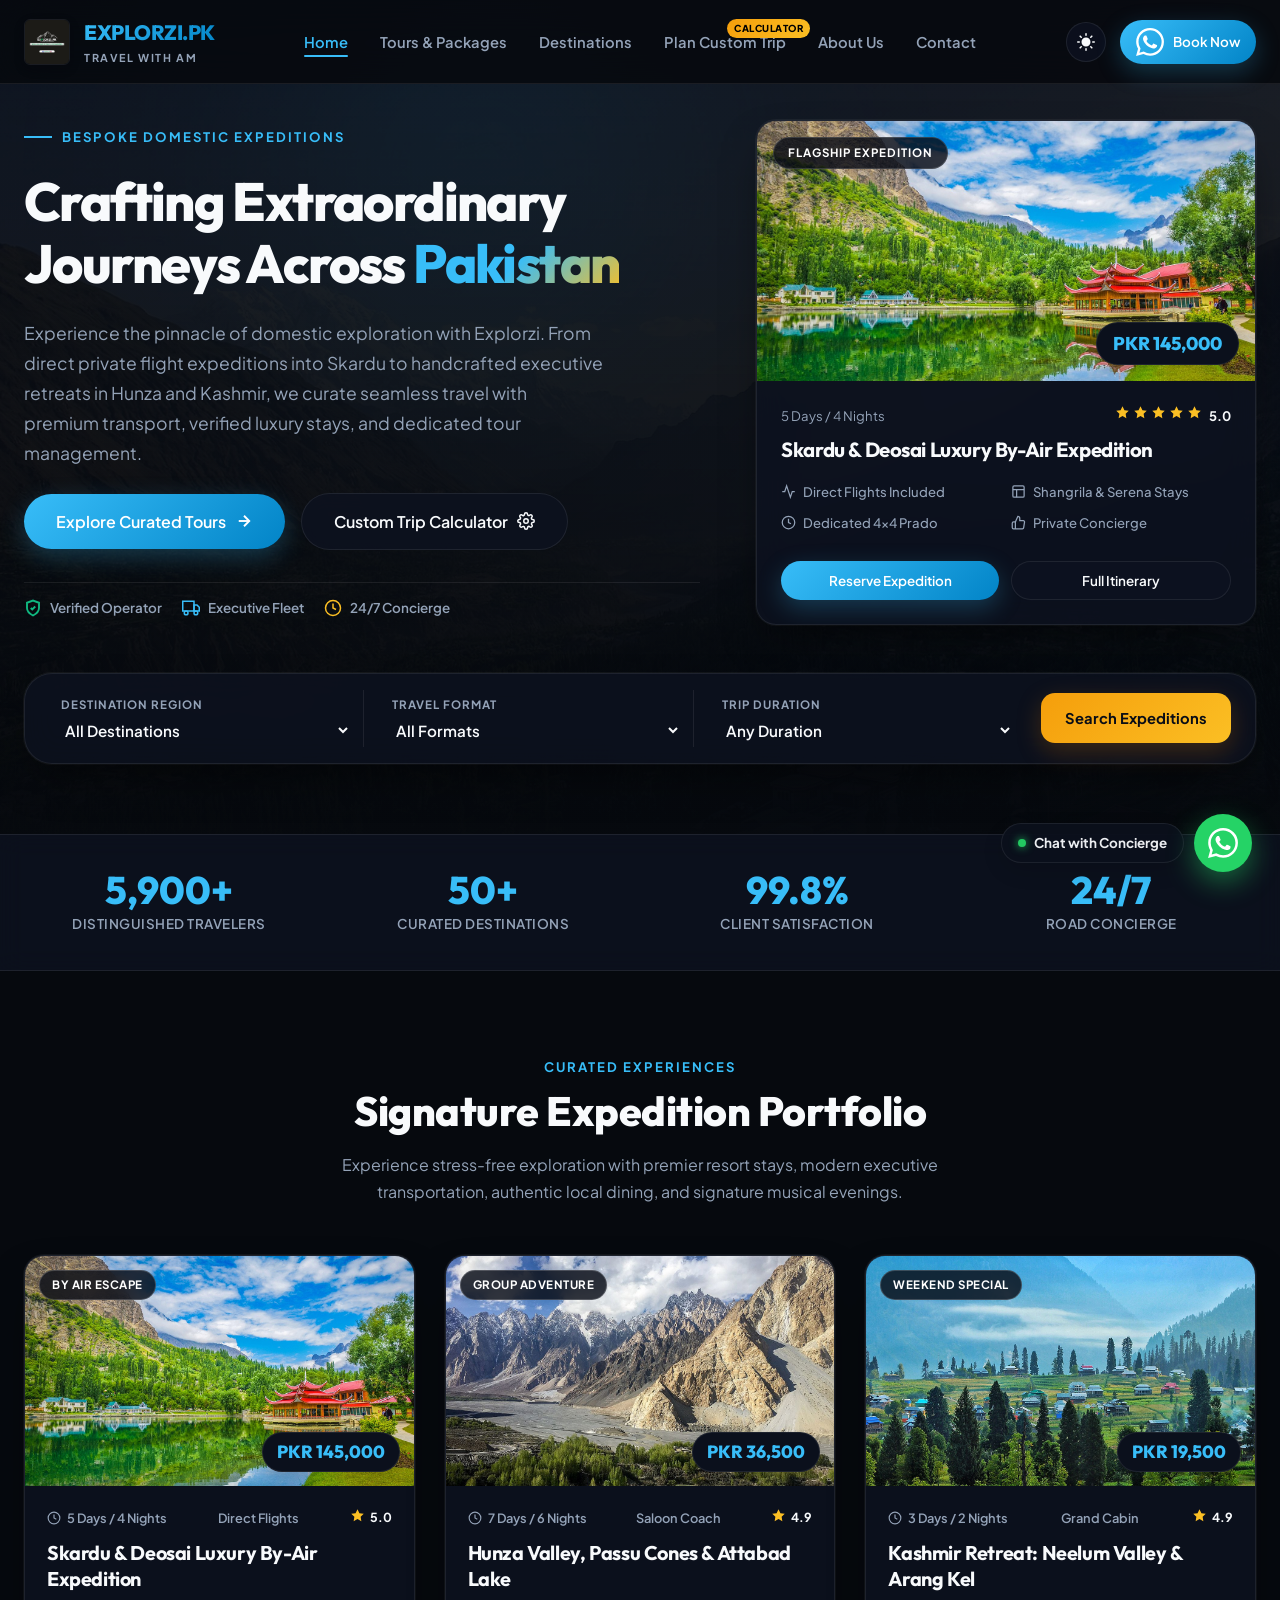
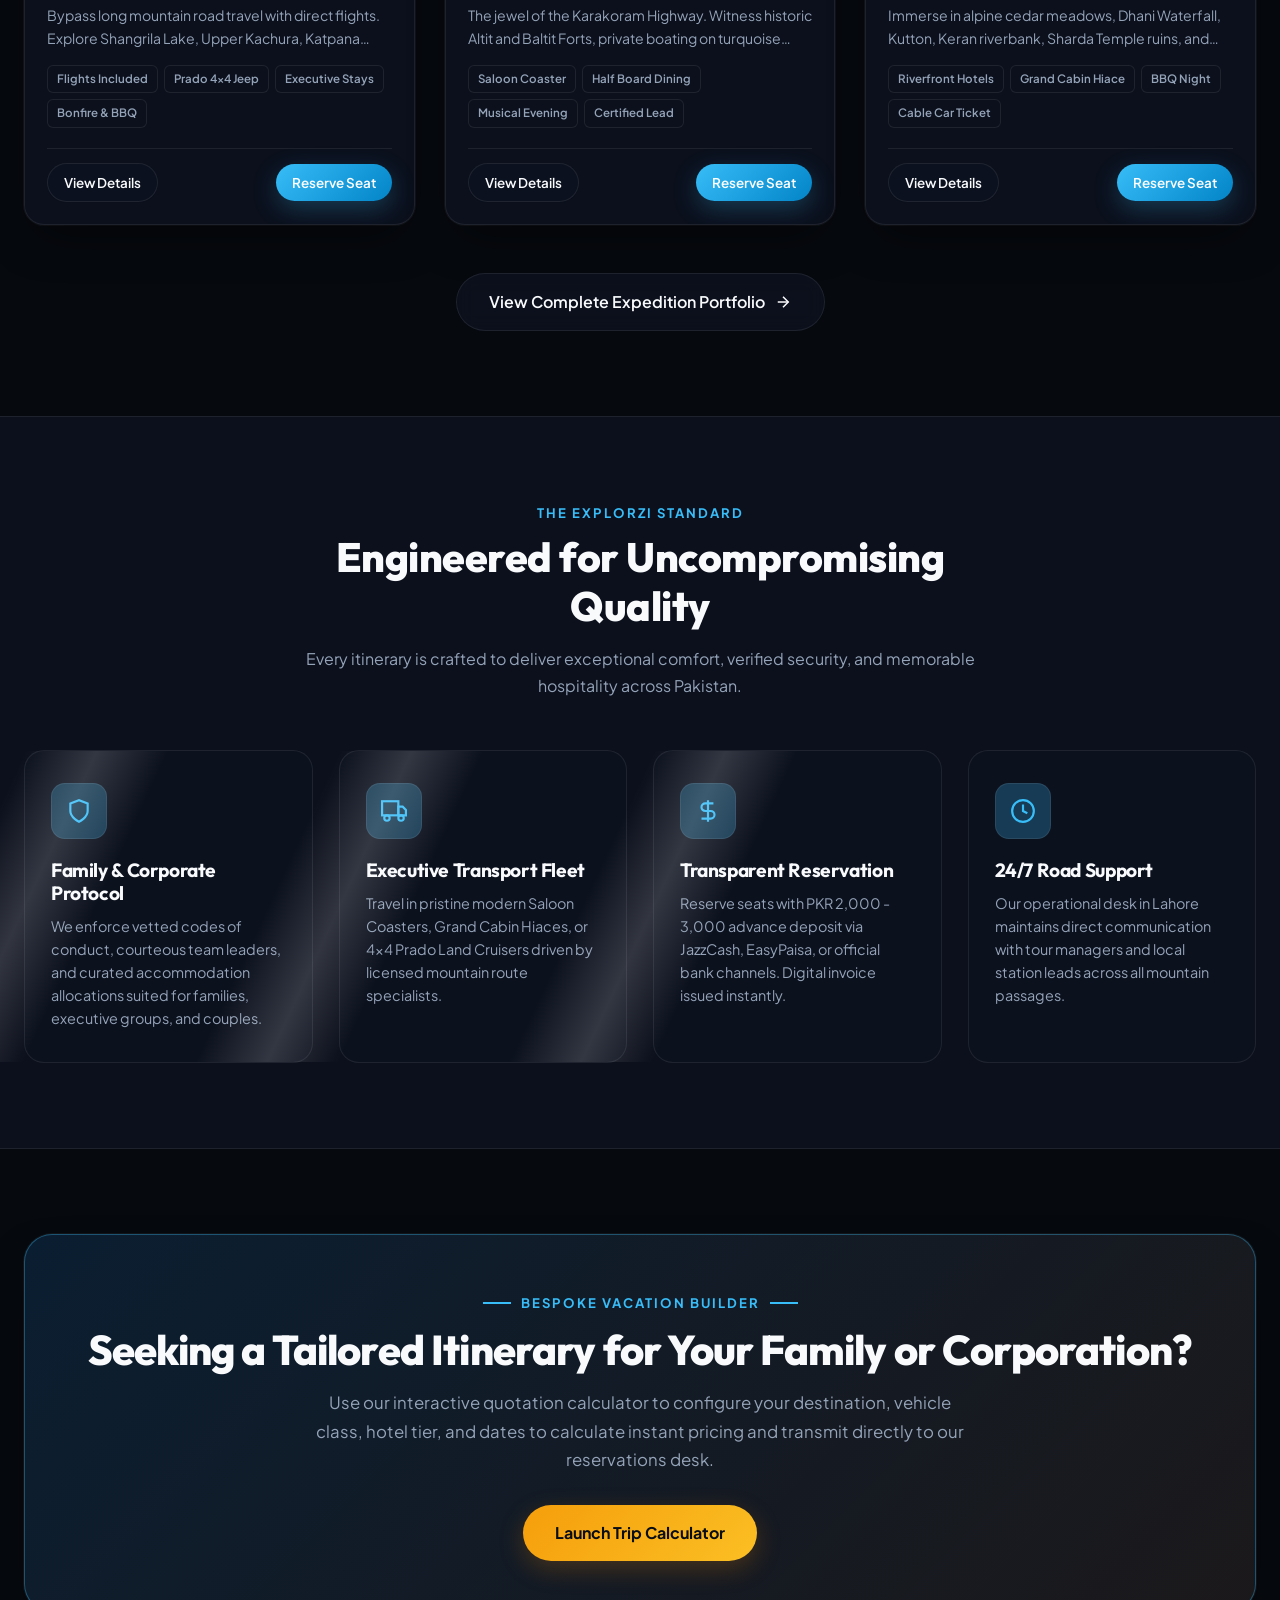
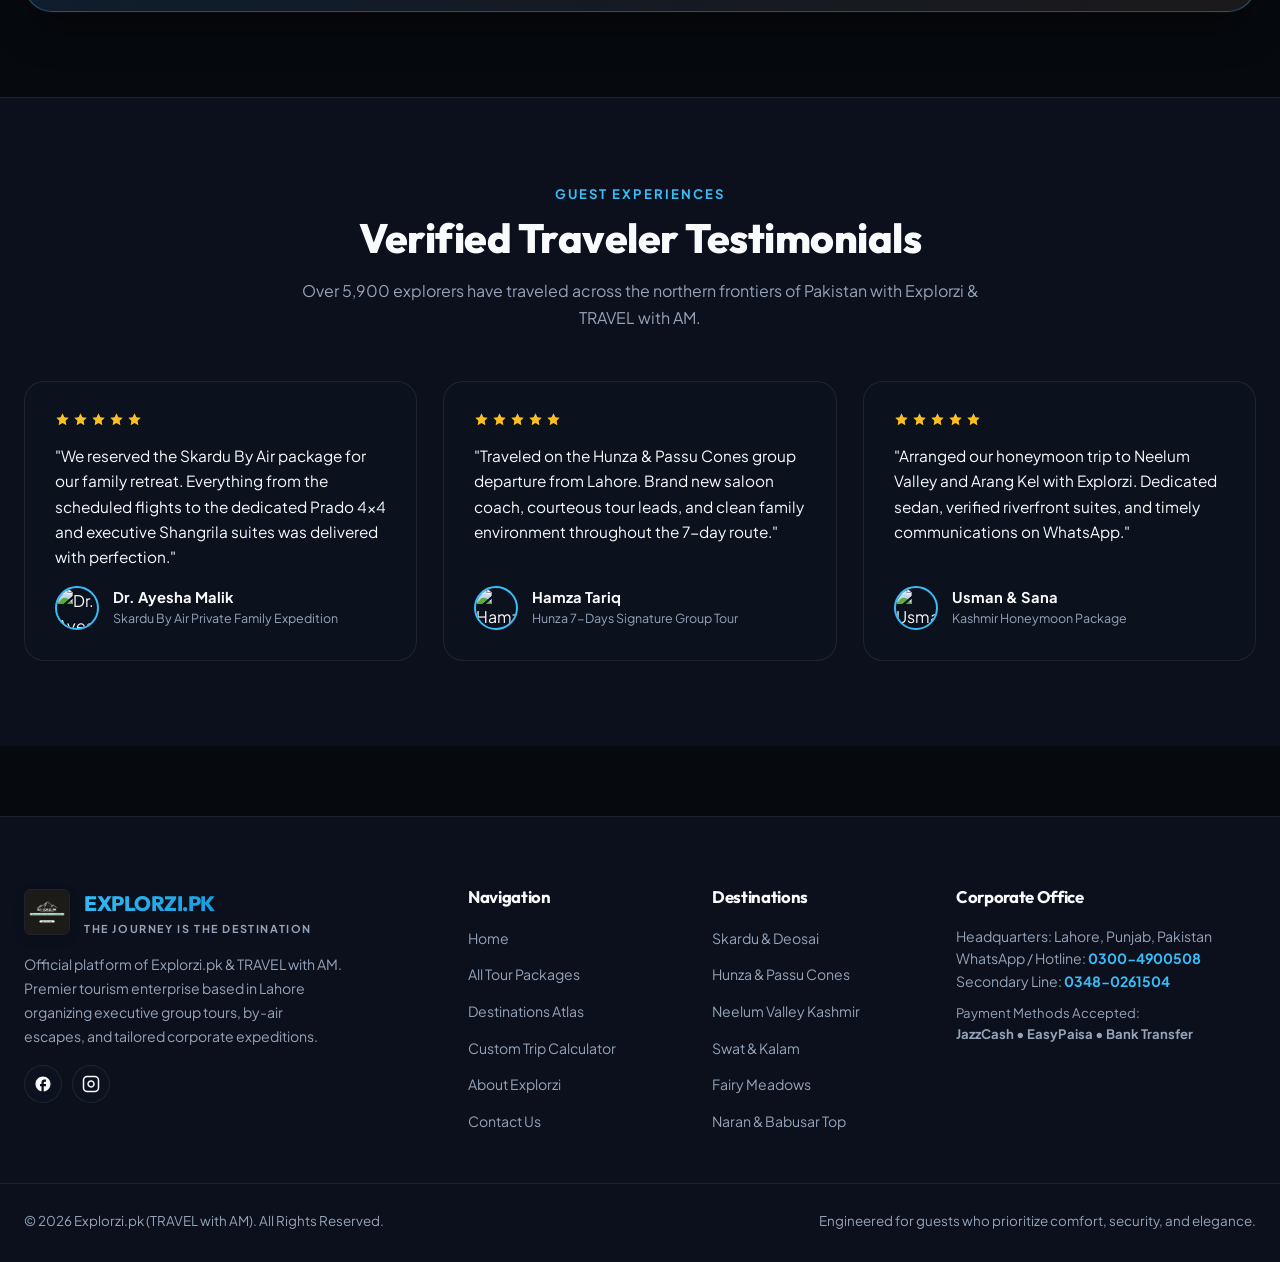
==== commit 72805799: "feat(images): add 13 authentic original Pakistani destination photos and update tours, atlas, and he" ====
--- a/index.html
+++ b/index.html
@@ -80,7 +80,7 @@
   <!-- REDESIGNED SPLIT LUXURY HERO SECTION -->
   <header class="hero-split">
     <div class="hero-bg-wrapper">
-      <img src="https://images.unsplash.com/photo-1544735716-392fe2489ffa?auto=format&fit=crop&w=1920&q=80" alt="Karakoram Mountains Background" class="hero-bg-img">
+      <img src="assets/images/destinations/karakoram-hero.jpg" alt="Authentic Karakoram Mountains Panorama" class="hero-bg-img">
     </div>
     <div class="hero-overlay"></div>
 
@@ -132,7 +132,7 @@
         <div class="hero-showcase-wrapper">
           <div class="hero-showcase-card card-3d">
             <div class="showcase-media">
-              <img src="https://images.unsplash.com/photo-1586348943529-beaae6c28db9?auto=format&fit=crop&w=900&q=80" alt="Skardu Luxury Resort" class="showcase-img">
+              <img src="assets/images/destinations/skardu-shangrila.jpg" alt="Authentic Shangrila Resort & Lower Kachura Lake Skardu" class="showcase-img">
               <span class="showcase-badge-top">Flagship Expedition</span>
               <span class="showcase-price-tag">PKR 145,000</span>
             </div>
@@ -263,7 +263,7 @@
         <div class="card-3d-wrapper">
           <div class="card-3d">
             <div class="tour-card-image-wrap">
-              <img src="https://images.unsplash.com/photo-1586348943529-beaae6c28db9?auto=format&fit=crop&w=800&q=80" alt="Skardu Resort" class="tour-card-img">
+              <img src="assets/images/destinations/skardu-shangrila.jpg" alt="Shangrila Resort & Lake Skardu" class="tour-card-img">
               <span class="tour-category-tag">By Air Escape</span>
               <span class="tour-price-badge">PKR 145,000</span>
             </div>
@@ -301,7 +301,7 @@
         <div class="card-3d-wrapper">
           <div class="card-3d">
             <div class="tour-card-image-wrap">
-              <img src="https://images.unsplash.com/photo-1596401057633-54a8fe8ef647?auto=format&fit=crop&w=800&q=80" alt="Passu Cones Hunza" class="tour-card-img">
+              <img src="assets/images/destinations/hunza-passu.jpg" alt="Iconic Passu Cones Hunza Valley" class="tour-card-img">
               <span class="tour-category-tag">Group Adventure</span>
               <span class="tour-price-badge">PKR 36,500</span>
             </div>
@@ -339,7 +339,7 @@
         <div class="card-3d-wrapper">
           <div class="card-3d">
             <div class="tour-card-image-wrap">
-              <img src="https://images.unsplash.com/photo-1506744038136-46273834b3fb?auto=format&fit=crop&w=800&q=80" alt="Neelum Valley Kashmir" class="tour-card-img">
+              <img src="assets/images/destinations/arang-kel.jpg" alt="Arang Kel Mountain Village Neelum Valley Kashmir" class="tour-card-img">
               <span class="tour-category-tag">Weekend Special</span>
               <span class="tour-price-badge">PKR 19,500</span>
             </div>
--- a/assets/css/style.css
+++ b/assets/css/style.css
@@ -592,9 +592,9 @@
   color: var(--text-muted);
 }
 
-/* Hero Right Column (Featured 3D Showcase Card) */
+/* Hero Right Column (Featured Showcase Card with Luxury Reflection) */
 .hero-showcase-wrapper {
-  perspective: 1200px;
+  position: relative;
 }
 
 .hero-showcase-card {
@@ -602,10 +602,15 @@
   border: 1px solid var(--border-color);
   border-radius: var(--radius-xl);
   overflow: hidden;
-  box-shadow: var(--card-hover-shadow);
+  box-shadow: var(--card-shadow);
   backdrop-filter: blur(16px);
   position: relative;
-  transition: transform 0.25s cubic-bezier(0.2, 0, 0.2, 1);
+  transition: border-color 0.35s ease, box-shadow 0.35s ease;
+}
+
+.hero-showcase-card:hover {
+  border-color: var(--border-glow);
+  box-shadow: var(--card-hover-shadow);
 }
 
 .showcase-media {
@@ -802,10 +807,9 @@
   line-height: 1.7;
 }
 
-/* --- 3D Parallax & Tilt Card System --- */
+/* --- Executive Card Architecture with Pure Luxury Light Sweep Reflection --- */
 .card-3d-wrapper {
-  perspective: 1200px;
-  transform-style: preserve-3d;
+  position: relative;
 }
 
 .card-3d {
@@ -814,10 +818,8 @@
   border-radius: var(--radius-lg);
   overflow: hidden;
   box-shadow: var(--card-shadow);
-  transition: transform 0.2s cubic-bezier(0.2, 0, 0.2, 1), box-shadow 0.3s ease, border-color 0.3s ease;
+  transition: border-color 0.35s ease, box-shadow 0.35s ease;
   position: relative;
-  transform-style: preserve-3d;
-  will-change: transform;
 }
 
 .card-3d:hover {
@@ -825,19 +827,41 @@
   border-color: var(--border-glow);
 }
 
+/* Luxury Light Reflection Sheen (Sweep Animation Across Entire Website Cards) */
+.card-3d::after,
+.hero-showcase-card::after,
+.feature-card::after,
+.testimonial-card::after {
+  content: '';
+  position: absolute;
+  top: 0;
+  left: -160%;
+  width: 100%;
+  height: 100%;
+  background: linear-gradient(
+    90deg,
+    transparent 0%,
+    rgba(255, 255, 255, 0.0) 25%,
+    rgba(255, 255, 255, 0.16) 50%,
+    rgba(255, 255, 255, 0.0) 75%,
+    transparent 100%
+  );
+  transform: skewX(-25deg);
+  pointer-events: none;
+  z-index: 25;
+  transition: none;
+}
+
+.card-3d:hover::after,
+.hero-showcase-card:hover::after,
+.feature-card:hover::after,
+.testimonial-card:hover::after {
+  left: 180%;
+  transition: left 0.85s cubic-bezier(0.19, 1, 0.22, 1);
+}
+
 .card-glare {
-  position: absolute;
-  inset: 0;
-  background: radial-gradient(circle at var(--mouse-x, 50%) var(--mouse-y, 50%), rgba(255, 255, 255, 0.12) 0%, transparent 60%);
-  pointer-events: none;
-  opacity: 0;
-  transition: opacity 0.3s ease;
-  z-index: 10;
-  border-radius: inherit;
-}
-
-.card-3d:hover .card-glare {
-  opacity: 1;
+  display: none;
 }
 
 .tour-card-image-wrap {
@@ -854,14 +878,14 @@
 }
 
 .card-3d:hover .tour-card-img {
-  transform: scale(1.08);
+  transform: scale(1.04);
 }
 
 .tour-category-tag {
   position: absolute;
   top: 14px;
   left: 14px;
-  background: rgba(9, 13, 22, 0.8);
+  background: rgba(9, 13, 22, 0.82);
   backdrop-filter: blur(8px);
   color: #ffffff;
   font-size: 0.72rem;
@@ -871,7 +895,7 @@
   border: 1px solid rgba(255, 255, 255, 0.18);
   text-transform: uppercase;
   letter-spacing: 0.5px;
-  transform: translateZ(30px);
+  z-index: 5;
 }
 
 .tour-price-badge {
@@ -887,7 +911,7 @@
   border-radius: var(--radius-full);
   box-shadow: 0 4px 15px rgba(0,0,0,0.2);
   border: 1px solid var(--border-color);
-  transform: translateZ(35px);
+  z-index: 5;
 }
 
 .tour-card-body {
@@ -895,7 +919,8 @@
   display: flex;
   flex-direction: column;
   gap: 12px;
-  transform: translateZ(20px);
+  position: relative;
+  z-index: 2;
 }
 
 .tour-meta-row {
@@ -1009,7 +1034,7 @@
 }
 
 .feature-card:hover {
-  transform: translateY(-6px);
+  /* Rock-solid, no movement */
   border-color: var(--primary);
   box-shadow: var(--card-hover-shadow);
 }
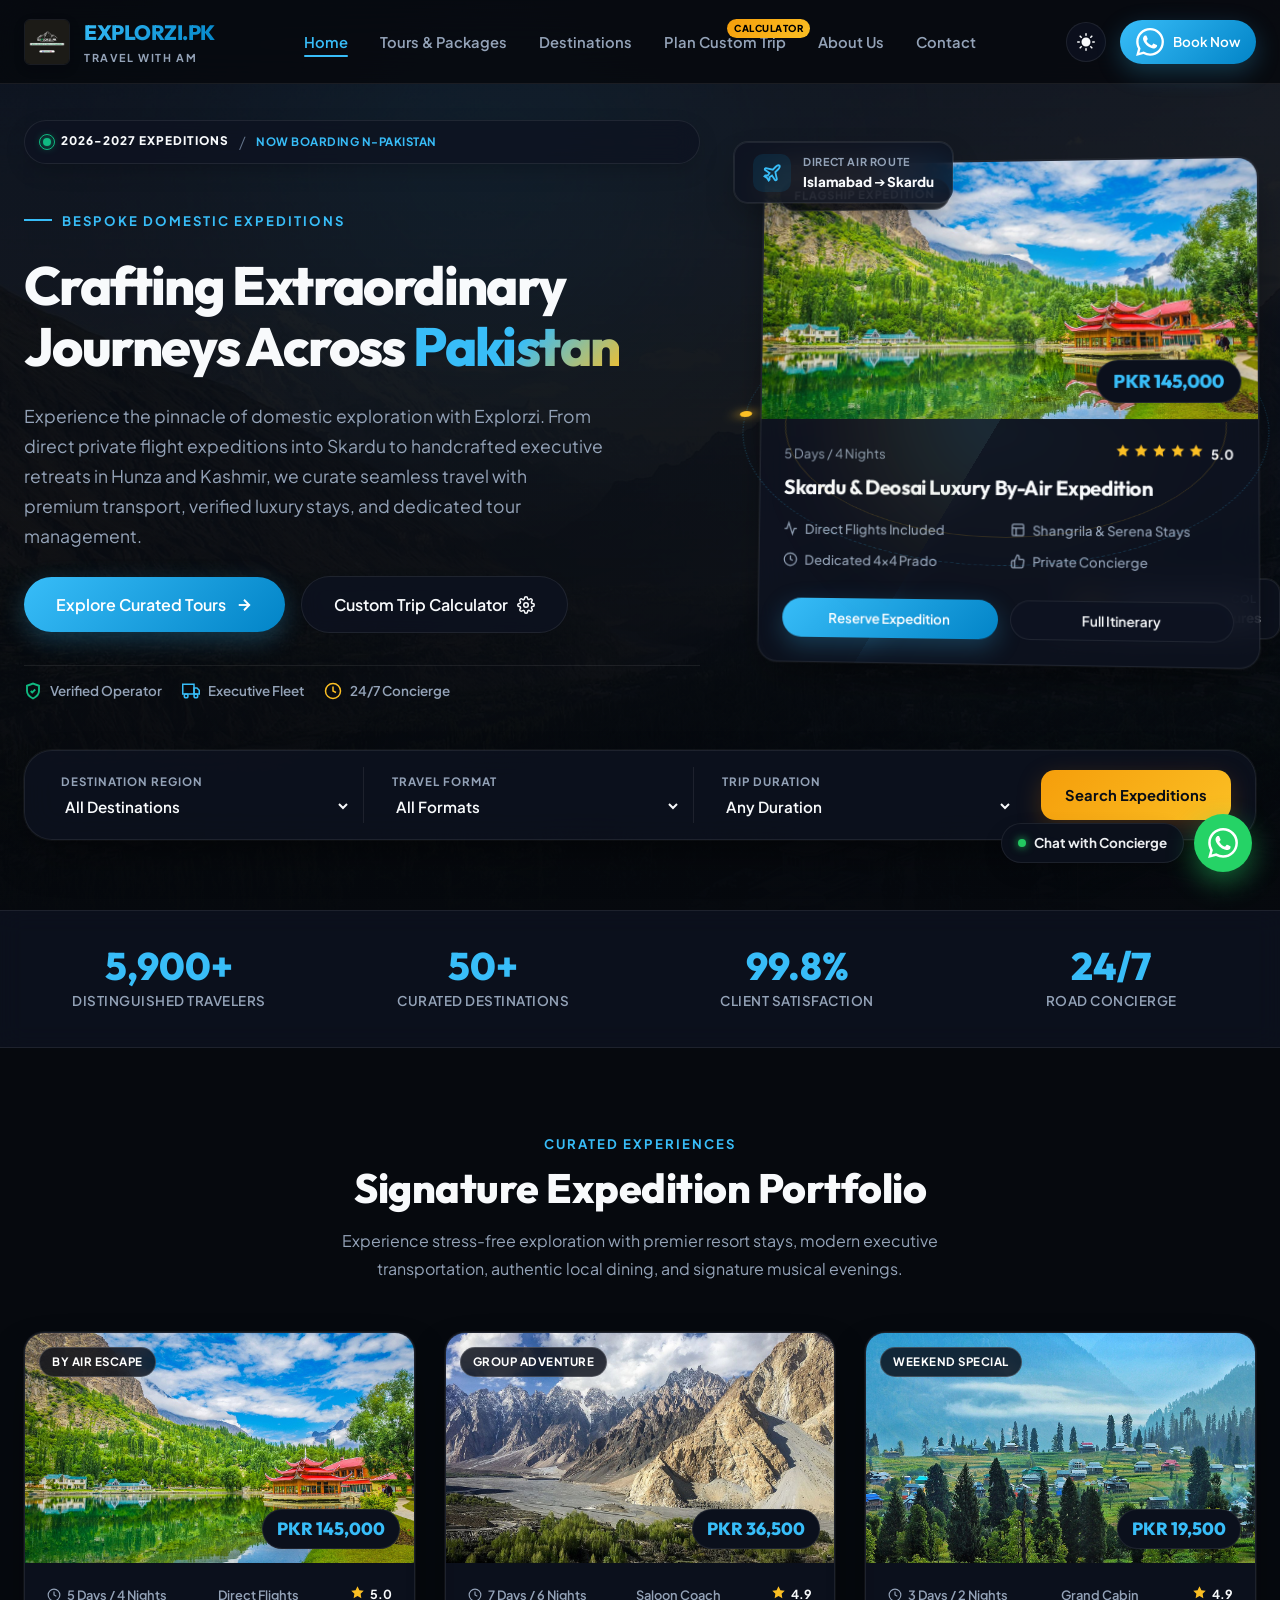
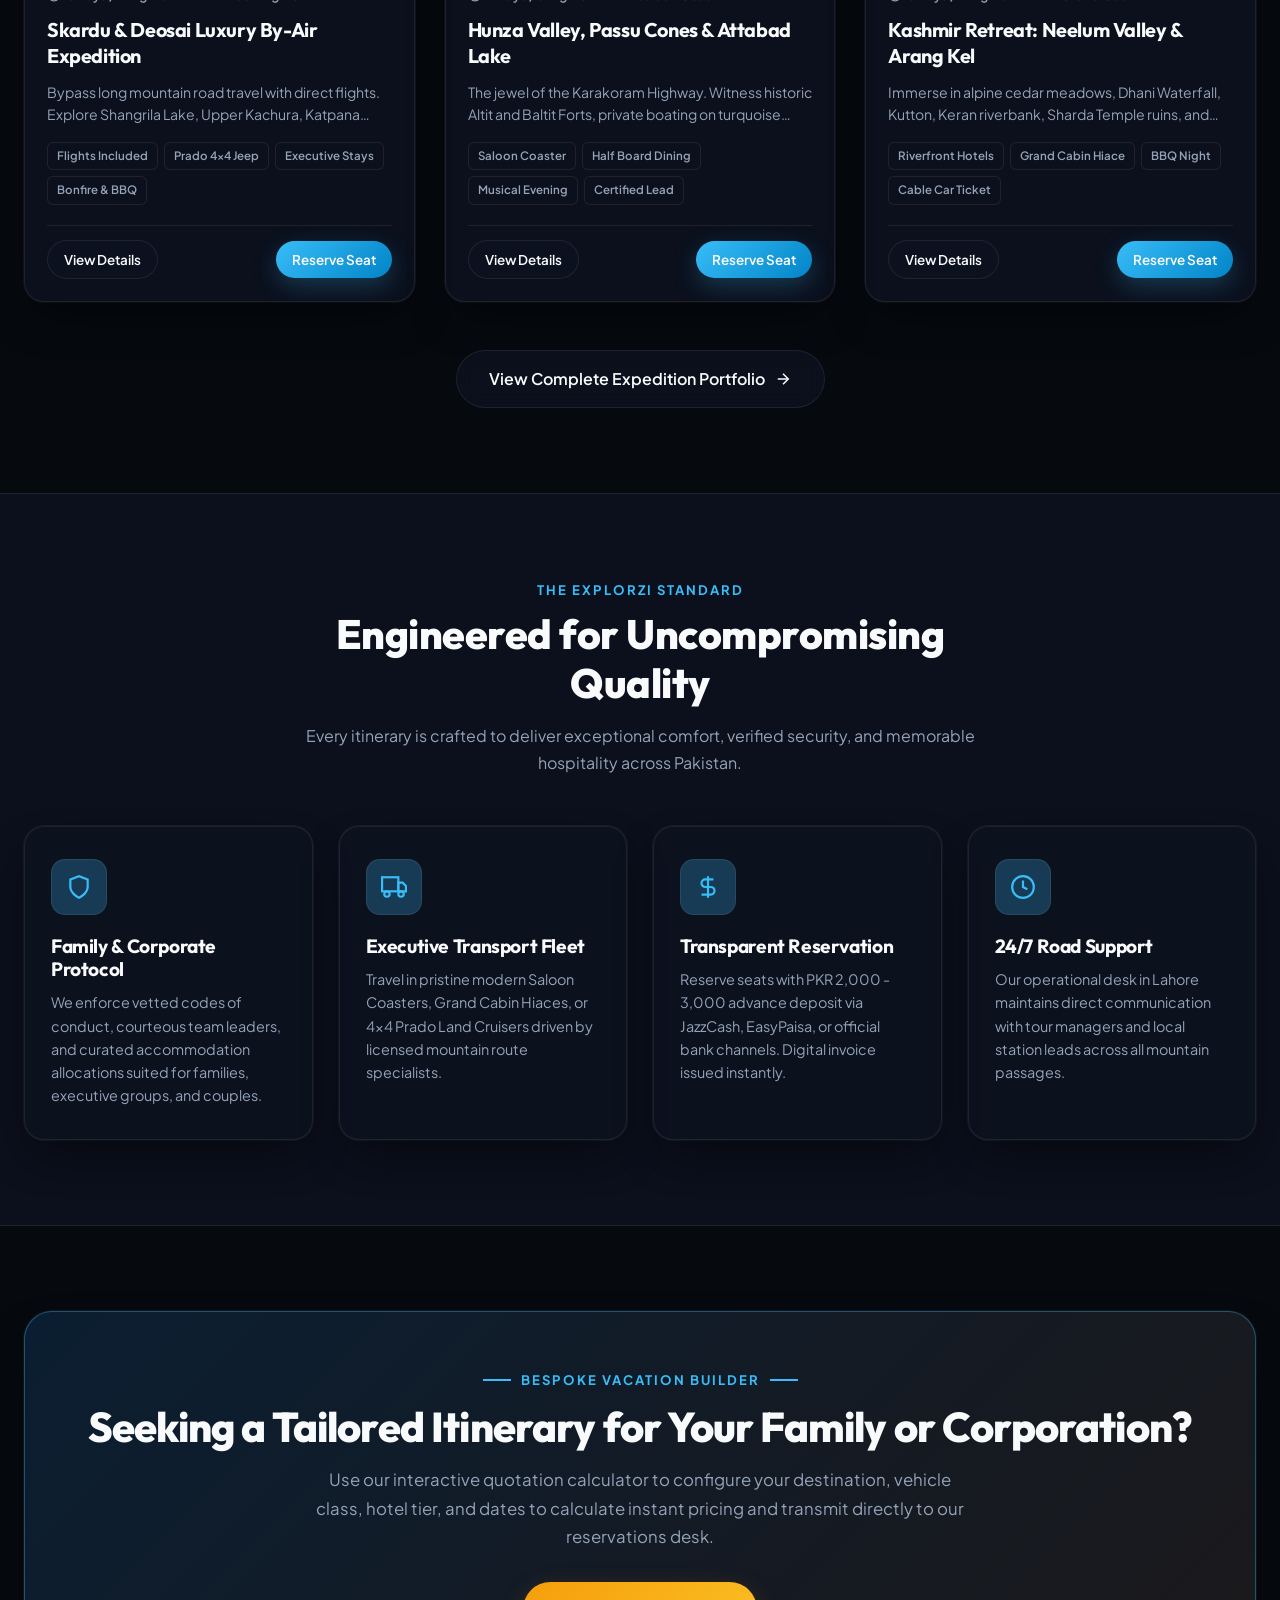
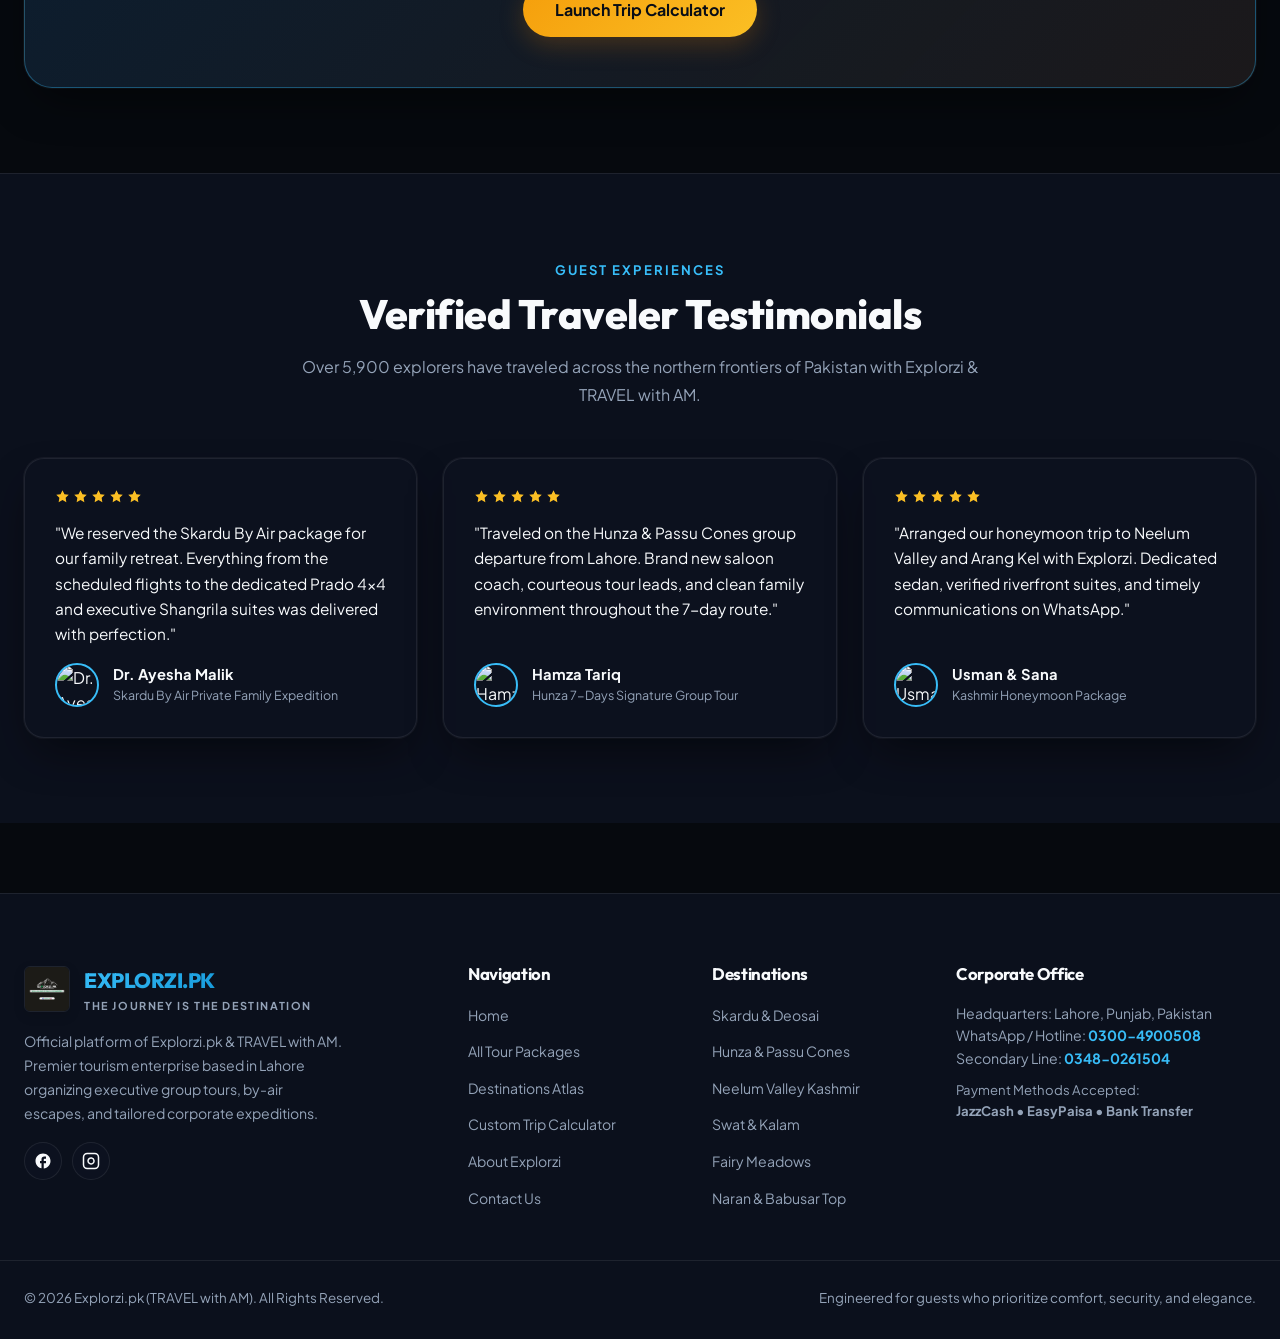
==== commit 36135cef: "fix(ui): eliminate theme flickering on page change, upgrade luxury crystal card reflections, and add" ====
--- a/index.html
+++ b/index.html
@@ -2,6 +2,17 @@
 <html lang="en" data-theme="dark">
 <head>
   <meta charset="UTF-8">
+  <script>
+    (function() {
+      try {
+        var saved = localStorage.getItem('explorzi-theme');
+        var theme = saved ? saved : 'dark';
+        document.documentElement.setAttribute('data-theme', theme);
+      } catch (e) {
+        document.documentElement.setAttribute('data-theme', 'dark');
+      }
+    })();
+  </script>
   <meta name="viewport" content="width=device-width, initial-scale=1.0">
   <title>Explorzi.pk | TRAVEL with AM - Executive Tour Operator in Pakistan</title>
   <meta name="description" content="Official website of Explorzi.pk (TRAVEL with AM). Premier domestic tour operator in Pakistan. By Air Escapes to Skardu, Hunza, Kashmir, Swat, Honeymoon & Custom Family Packages.">
@@ -88,6 +99,12 @@
       <div class="hero-grid">
         <!-- Hero Left Content -->
         <div class="hero-left">
+          <div class="hero-status-badge-3d">
+            <span class="live-pulse-dot"></span>
+            <span class="badge-text-primary">2026-2027 EXPEDITIONS</span>
+            <span class="badge-separator">/</span>
+            <span class="badge-text-accent">NOW BOARDING N-PAKISTAN</span>
+          </div>
           <div class="hero-eyebrow">
             <span class="hero-eyebrow-line"></span>
             <span>BESPOKE DOMESTIC EXPEDITIONS</span>
@@ -128,9 +145,39 @@
           </div>
         </div>
 
-        <!-- Hero Right 3D Featured Showcase Card -->
+        <!-- Hero Right 3D Featured Showcase Card & Spatial Elements -->
         <div class="hero-showcase-wrapper">
+          <div class="hero-3d-compass-ring"></div>
+          <div class="hero-3d-glow-orb"></div>
+
+          <!-- Floating 3D Badge 1: Direct Flight Route -->
+          <div class="hero-3d-float-badge badge-flight">
+            <div class="badge-icon-wrap">
+              <svg width="20" height="20" viewBox="0 0 24 24" fill="none" stroke="currentColor" stroke-width="2.2">
+                <path d="M17.8 19.2 16 11l3.5-3.5C21 6 21.5 4 21 3c-1-.5-3 0-4.5 1.5L13 8 4.8 6.2c-.5-.1-.9.1-1.1.5l-.3.5c-.2.5-.1 1 .3 1.3L9 12l-2 3H4l-1 1 3 2 2 3 1-1v-3l3-2 3.5 5.3c.3.4.8.5 1.3.3l.5-.3c.4-.2.6-.6.5-1.1z"/>
+              </svg>
+            </div>
+            <div class="badge-content">
+              <span class="badge-sub">Direct Air Route</span>
+              <span class="badge-main">Islamabad ➔ Skardu</span>
+            </div>
+          </div>
+
+          <!-- Floating 3D Badge 2: VIP Guarantee -->
+          <div class="hero-3d-float-badge badge-guarantee">
+            <div class="badge-icon-wrap gold">
+              <svg width="20" height="20" viewBox="0 0 24 24" fill="none" stroke="currentColor" stroke-width="2.2">
+                <polygon points="12 2 15.09 8.26 22 9.27 17 14.14 18.18 21.02 12 17.77 5.82 21.02 7 14.14 2 9.27 8.91 8.26 12 2"/>
+              </svg>
+            </div>
+            <div class="badge-content">
+              <span class="badge-sub">Executive Protocol</span>
+              <span class="badge-main">100% VIP Departures</span>
+            </div>
+          </div>
+
           <div class="hero-showcase-card card-3d">
+            <div class="card-glare"></div>
             <div class="showcase-media">
               <img src="assets/images/destinations/skardu-shangrila.jpg" alt="Authentic Shangrila Resort & Lower Kachura Lake Skardu" class="showcase-img">
               <span class="showcase-badge-top">Flagship Expedition</span>
@@ -262,6 +309,7 @@
         <!-- Tour Card 1: Skardu By Air -->
         <div class="card-3d-wrapper">
           <div class="card-3d">
+            <div class="card-glare"></div>
             <div class="tour-card-image-wrap">
               <img src="assets/images/destinations/skardu-shangrila.jpg" alt="Shangrila Resort & Lake Skardu" class="tour-card-img">
               <span class="tour-category-tag">By Air Escape</span>
@@ -300,6 +348,7 @@
         <!-- Tour Card 2: Hunza & Attabad Lake -->
         <div class="card-3d-wrapper">
           <div class="card-3d">
+            <div class="card-glare"></div>
             <div class="tour-card-image-wrap">
               <img src="assets/images/destinations/hunza-passu.jpg" alt="Iconic Passu Cones Hunza Valley" class="tour-card-img">
               <span class="tour-category-tag">Group Adventure</span>
@@ -338,6 +387,7 @@
         <!-- Tour Card 3: Neelum Valley Kashmir -->
         <div class="card-3d-wrapper">
           <div class="card-3d">
+            <div class="card-glare"></div>
             <div class="tour-card-image-wrap">
               <img src="assets/images/destinations/arang-kel.jpg" alt="Arang Kel Mountain Village Neelum Valley Kashmir" class="tour-card-img">
               <span class="tour-category-tag">Weekend Special</span>
--- a/assets/css/style.css
+++ b/assets/css/style.css
@@ -108,9 +108,21 @@
   line-height: 1.6;
   min-height: 100vh;
   overflow-x: hidden;
-  transition: background-color 0.35s ease, color 0.35s ease;
   position: relative;
   -webkit-font-smoothing: antialiased;
+}
+
+/* Smooth theme transition ONLY during manual toggle (prevents page-load flicker) */
+html.theme-in-transition,
+html.theme-in-transition *,
+html.theme-in-transition *::before,
+html.theme-in-transition *::after {
+  transition: background-color 0.35s cubic-bezier(0.16, 1, 0.3, 1),
+              border-color 0.35s cubic-bezier(0.16, 1, 0.3, 1),
+              color 0.35s cubic-bezier(0.16, 1, 0.3, 1),
+              fill 0.35s cubic-bezier(0.16, 1, 0.3, 1),
+              box-shadow 0.35s cubic-bezier(0.16, 1, 0.3, 1) !important;
+  transition-delay: 0s !important;
 }
 
 /* Ambient glow accents */
@@ -807,12 +819,15 @@
   line-height: 1.7;
 }
 
-/* --- Executive Card Architecture with Pure Luxury Light Sweep Reflection --- */
+/* --- Executive Card Architecture with Ultra-Luxury Specular Reflections --- */
 .card-3d-wrapper {
   position: relative;
 }
 
-.card-3d {
+.card-3d,
+.feature-card,
+.testimonial-card,
+.hero-showcase-card {
   background: var(--bg-surface);
   border: 1px solid var(--border-color);
   border-radius: var(--radius-lg);
@@ -820,35 +835,42 @@
   box-shadow: var(--card-shadow);
   transition: border-color 0.35s ease, box-shadow 0.35s ease;
   position: relative;
-}
-
-.card-3d:hover {
+  isolation: isolate;
+}
+
+.card-3d:hover,
+.feature-card:hover,
+.testimonial-card:hover,
+.hero-showcase-card:hover {
   box-shadow: var(--card-hover-shadow);
   border-color: var(--border-glow);
 }
 
-/* Luxury Light Reflection Sheen (Sweep Animation Across Entire Website Cards) */
+/* 1. Crystal Diamond Light Beam Sweep (Pure luxury reflection across all cards) */
 .card-3d::after,
 .hero-showcase-card::after,
 .feature-card::after,
 .testimonial-card::after {
   content: '';
   position: absolute;
-  top: 0;
-  left: -160%;
-  width: 100%;
-  height: 100%;
+  top: -60%;
+  left: -130%;
+  width: 65%;
+  height: 220%;
   background: linear-gradient(
-    90deg,
+    115deg,
     transparent 0%,
     rgba(255, 255, 255, 0.0) 25%,
-    rgba(255, 255, 255, 0.16) 50%,
+    rgba(255, 255, 255, 0.22) 46%,
+    rgba(255, 255, 255, 0.75) 50%,
+    rgba(255, 255, 255, 0.22) 54%,
     rgba(255, 255, 255, 0.0) 75%,
     transparent 100%
   );
-  transform: skewX(-25deg);
+  transform: rotate(24deg);
   pointer-events: none;
-  z-index: 25;
+  z-index: 15;
+  opacity: 0;
   transition: none;
 }
 
@@ -856,12 +878,56 @@
 .hero-showcase-card:hover::after,
 .feature-card:hover::after,
 .testimonial-card:hover::after {
-  left: 180%;
-  transition: left 0.85s cubic-bezier(0.19, 1, 0.22, 1);
-}
-
+  opacity: 1;
+  left: 220%;
+  transition: left 0.95s cubic-bezier(0.16, 1, 0.3, 1), opacity 0.3s ease;
+}
+
+/* Light Mode Specular Reflection Tuning */
+[data-theme="light"] .card-3d::after,
+[data-theme="light"] .hero-showcase-card::after,
+[data-theme="light"] .feature-card::after,
+[data-theme="light"] .testimonial-card::after {
+  background: linear-gradient(
+    115deg,
+    transparent 0%,
+    rgba(255, 255, 255, 0.0) 20%,
+    rgba(255, 255, 255, 0.45) 45%,
+    rgba(255, 255, 255, 0.95) 50%,
+    rgba(2, 132, 199, 0.2) 53%,
+    rgba(255, 255, 255, 0.0) 75%,
+    transparent 100%
+  );
+}
+
+/* 2. Interactive Spotlight Surface Glare (Softly follows cursor, card stays rock-solid) */
 .card-glare {
-  display: none;
+  position: absolute;
+  inset: 0;
+  background: radial-gradient(
+    450px circle at var(--mouse-x, 50%) var(--mouse-y, 50%),
+    rgba(255, 255, 255, 0.1) 0%,
+    transparent 65%
+  );
+  pointer-events: none;
+  opacity: 0;
+  transition: opacity 0.35s ease;
+  z-index: 10;
+  border-radius: inherit;
+}
+
+[data-theme="light"] .card-glare {
+  background: radial-gradient(
+    450px circle at var(--mouse-x, 50%) var(--mouse-y, 50%),
+    rgba(2, 132, 199, 0.08) 0%,
+    transparent 65%
+  );
+}
+
+.card-3d:hover .card-glare,
+.hero-showcase-card:hover .card-glare,
+.feature-card:hover .card-glare {
+  opacity: 1;
 }
 
 .tour-card-image-wrap {
@@ -1571,3 +1637,278 @@
   .calculator-card { padding: 22px; }
   .whatsapp-chip { display: none; }
 }
+
+
+/* ==========================================================================
+   HERO 3D ANIMATION & SPATIAL HUD SYSTEM
+   ========================================================================== */
+
+/* 1. Hero Left 3D Live Status Pill */
+.hero-status-badge-3d {
+  display: inline-flex;
+  align-items: center;
+  gap: 10px;
+  background: var(--bg-surface);
+  border: 1px solid var(--border-color);
+  padding: 8px 18px;
+  border-radius: var(--radius-full);
+  margin-bottom: 22px;
+  box-shadow: 0 8px 24px -6px rgba(0, 0, 0, 0.25);
+  backdrop-filter: blur(12px);
+  position: relative;
+  overflow: hidden;
+}
+
+.live-pulse-dot {
+  width: 8px;
+  height: 8px;
+  border-radius: 50%;
+  background: #10b981;
+  position: relative;
+  box-shadow: 0 0 10px #10b981;
+}
+
+.live-pulse-dot::after {
+  content: '';
+  position: absolute;
+  inset: -4px;
+  border-radius: 50%;
+  border: 1.5px solid #10b981;
+  animation: liveRadarPulse 2s cubic-bezier(0.25, 1, 0.5, 1) infinite;
+}
+
+@keyframes liveRadarPulse {
+  0% { transform: scale(0.8); opacity: 1; }
+  100% { transform: scale(2.4); opacity: 0; }
+}
+
+.badge-text-primary {
+  font-size: 0.74rem;
+  font-weight: 800;
+  letter-spacing: 1px;
+  text-transform: uppercase;
+  color: var(--text-main);
+}
+
+.badge-separator {
+  color: var(--text-light);
+  font-weight: 300;
+}
+
+.badge-text-accent {
+  font-size: 0.72rem;
+  font-weight: 700;
+  color: var(--primary);
+  letter-spacing: 0.5px;
+  text-transform: uppercase;
+}
+
+/* 2. Hero Right 3D Spatial Presentation */
+.hero-showcase-wrapper {
+  position: relative;
+  perspective: 1400px;
+  transform-style: preserve-3d;
+  display: flex;
+  justify-content: center;
+  align-items: center;
+}
+
+/* 3D Celestial Compass & Orbit Rings behind card */
+.hero-3d-compass-ring {
+  position: absolute;
+  width: 520px;
+  height: 520px;
+  border: 1.5px dashed rgba(56, 189, 248, 0.22);
+  border-radius: 50%;
+  pointer-events: none;
+  z-index: 1;
+  transform: rotateX(60deg) rotateZ(0deg);
+  animation: rotate3DCompass 36s linear infinite;
+}
+
+.hero-3d-compass-ring::before {
+  content: '';
+  position: absolute;
+  inset: 40px;
+  border: 1px solid rgba(251, 191, 36, 0.18);
+  border-radius: 50%;
+  animation: rotate3DCompassRev 22s linear infinite;
+}
+
+.hero-3d-compass-ring::after {
+  content: '';
+  position: absolute;
+  top: 50%;
+  left: -6px;
+  width: 12px;
+  height: 12px;
+  background: var(--accent-gold);
+  border-radius: 50%;
+  box-shadow: 0 0 16px var(--accent-gold);
+}
+
+@keyframes rotate3DCompass {
+  0% { transform: rotateX(60deg) rotateZ(0deg); }
+  100% { transform: rotateX(60deg) rotateZ(360deg); }
+}
+
+@keyframes rotate3DCompassRev {
+  0% { transform: rotateZ(360deg); }
+  100% { transform: rotateZ(0deg); }
+}
+
+/* Ambient Radial 3D Glow Orb */
+.hero-3d-glow-orb {
+  position: absolute;
+  width: 380px;
+  height: 380px;
+  border-radius: 50%;
+  background: radial-gradient(circle, rgba(56, 189, 248, 0.18) 0%, rgba(251, 191, 36, 0.08) 50%, transparent 70%);
+  filter: blur(50px);
+  pointer-events: none;
+  z-index: 2;
+  animation: pulseGlowOrb 8s ease-in-out infinite alternate;
+}
+
+@keyframes pulseGlowOrb {
+  0% { transform: scale(0.9) translate3d(0, 0, 0); opacity: 0.6; }
+  100% { transform: scale(1.15) translate3d(15px, -15px, 20px); opacity: 0.9; }
+}
+
+/* 3. Hero Showcase Card 3D Depth */
+.hero-showcase-card {
+  position: relative;
+  z-index: 5;
+  transform: rotateY(-5deg) rotateX(3deg);
+  transform-style: preserve-3d;
+  transition: transform 0.6s cubic-bezier(0.16, 1, 0.3, 1), box-shadow 0.6s ease, border-color 0.35s ease;
+  width: 100%;
+}
+
+.hero-showcase-card:hover {
+  transform: rotateY(0deg) rotateX(0deg);
+}
+
+/* 4. Floating 3D Spatial HUD Badges */
+.hero-3d-float-badge {
+  position: absolute;
+  z-index: 20;
+  display: flex;
+  align-items: center;
+  gap: 12px;
+  padding: 10px 18px;
+  border-radius: var(--radius-md);
+  background: var(--bg-surface);
+  border: 1px solid var(--border-color);
+  box-shadow: 0 16px 36px -10px rgba(0, 0, 0, 0.45), 0 0 0 1px var(--border-color);
+  backdrop-filter: blur(16px);
+  pointer-events: auto;
+  transition: transform 0.3s ease, border-color 0.3s ease;
+}
+
+.hero-3d-float-badge:hover {
+  border-color: var(--primary);
+  transform: scale(1.05) translateZ(60px) !important;
+}
+
+.badge-icon-wrap {
+  width: 38px;
+  height: 38px;
+  border-radius: var(--radius-sm);
+  background: rgba(2, 132, 199, 0.14);
+  color: var(--primary);
+  display: flex;
+  align-items: center;
+  justify-content: center;
+  flex-shrink: 0;
+}
+
+.badge-icon-wrap.gold {
+  background: rgba(251, 191, 36, 0.14);
+  color: var(--accent-gold);
+}
+
+.badge-content {
+  display: flex;
+  flex-direction: column;
+}
+
+.badge-content .badge-sub {
+  font-size: 0.68rem;
+  text-transform: uppercase;
+  letter-spacing: 0.6px;
+  font-weight: 700;
+  color: var(--text-muted);
+}
+
+.badge-content .badge-main {
+  font-size: 0.84rem;
+  font-weight: 800;
+  color: var(--text-main);
+  white-space: nowrap;
+}
+
+/* Specific Badge Placements & 3D Float Animations */
+.hero-3d-float-badge.badge-flight {
+  top: -16px;
+  left: -22px;
+  animation: heroFloat3D 6s ease-in-out infinite alternate;
+}
+
+.hero-3d-float-badge.badge-guarantee {
+  bottom: 24px;
+  right: -24px;
+  animation: heroFloat3DReverse 7s ease-in-out infinite alternate;
+}
+
+@keyframes heroFloat3D {
+  0% { transform: translateY(0px) translateZ(40px) rotate(-1deg); }
+  50% { transform: translateY(-8px) translateZ(48px) rotate(1deg); }
+  100% { transform: translateY(4px) translateZ(36px) rotate(-0.5deg); }
+}
+
+@keyframes heroFloat3DReverse {
+  0% { transform: translateY(0px) translateZ(50px) rotate(1deg); }
+  50% { transform: translateY(10px) translateZ(42px) rotate(-1deg); }
+  100% { transform: translateY(-4px) translateZ(54px) rotate(0.5deg); }
+}
+
+/* Mobile & Tablet Adjustments for 3D Elements */
+@media (max-width: 991px) {
+  .hero-3d-compass-ring,
+  .hero-3d-glow-orb {
+    display: none;
+  }
+  
+  .hero-showcase-card {
+    transform: none !important;
+  }
+  
+  .hero-3d-float-badge.badge-flight {
+    top: 10px;
+    left: 10px;
+    animation: none;
+  }
+  
+  .hero-3d-float-badge.badge-guarantee {
+    bottom: 10px;
+    right: 10px;
+    animation: none;
+  }
+}
+
+@media (max-width: 576px) {
+  .hero-3d-float-badge {
+    padding: 6px 12px;
+    gap: 8px;
+  }
+  
+  .badge-icon-wrap {
+    width: 28px;
+    height: 28px;
+  }
+  
+  .badge-content .badge-main {
+    font-size: 0.74rem;
+  }
+}
